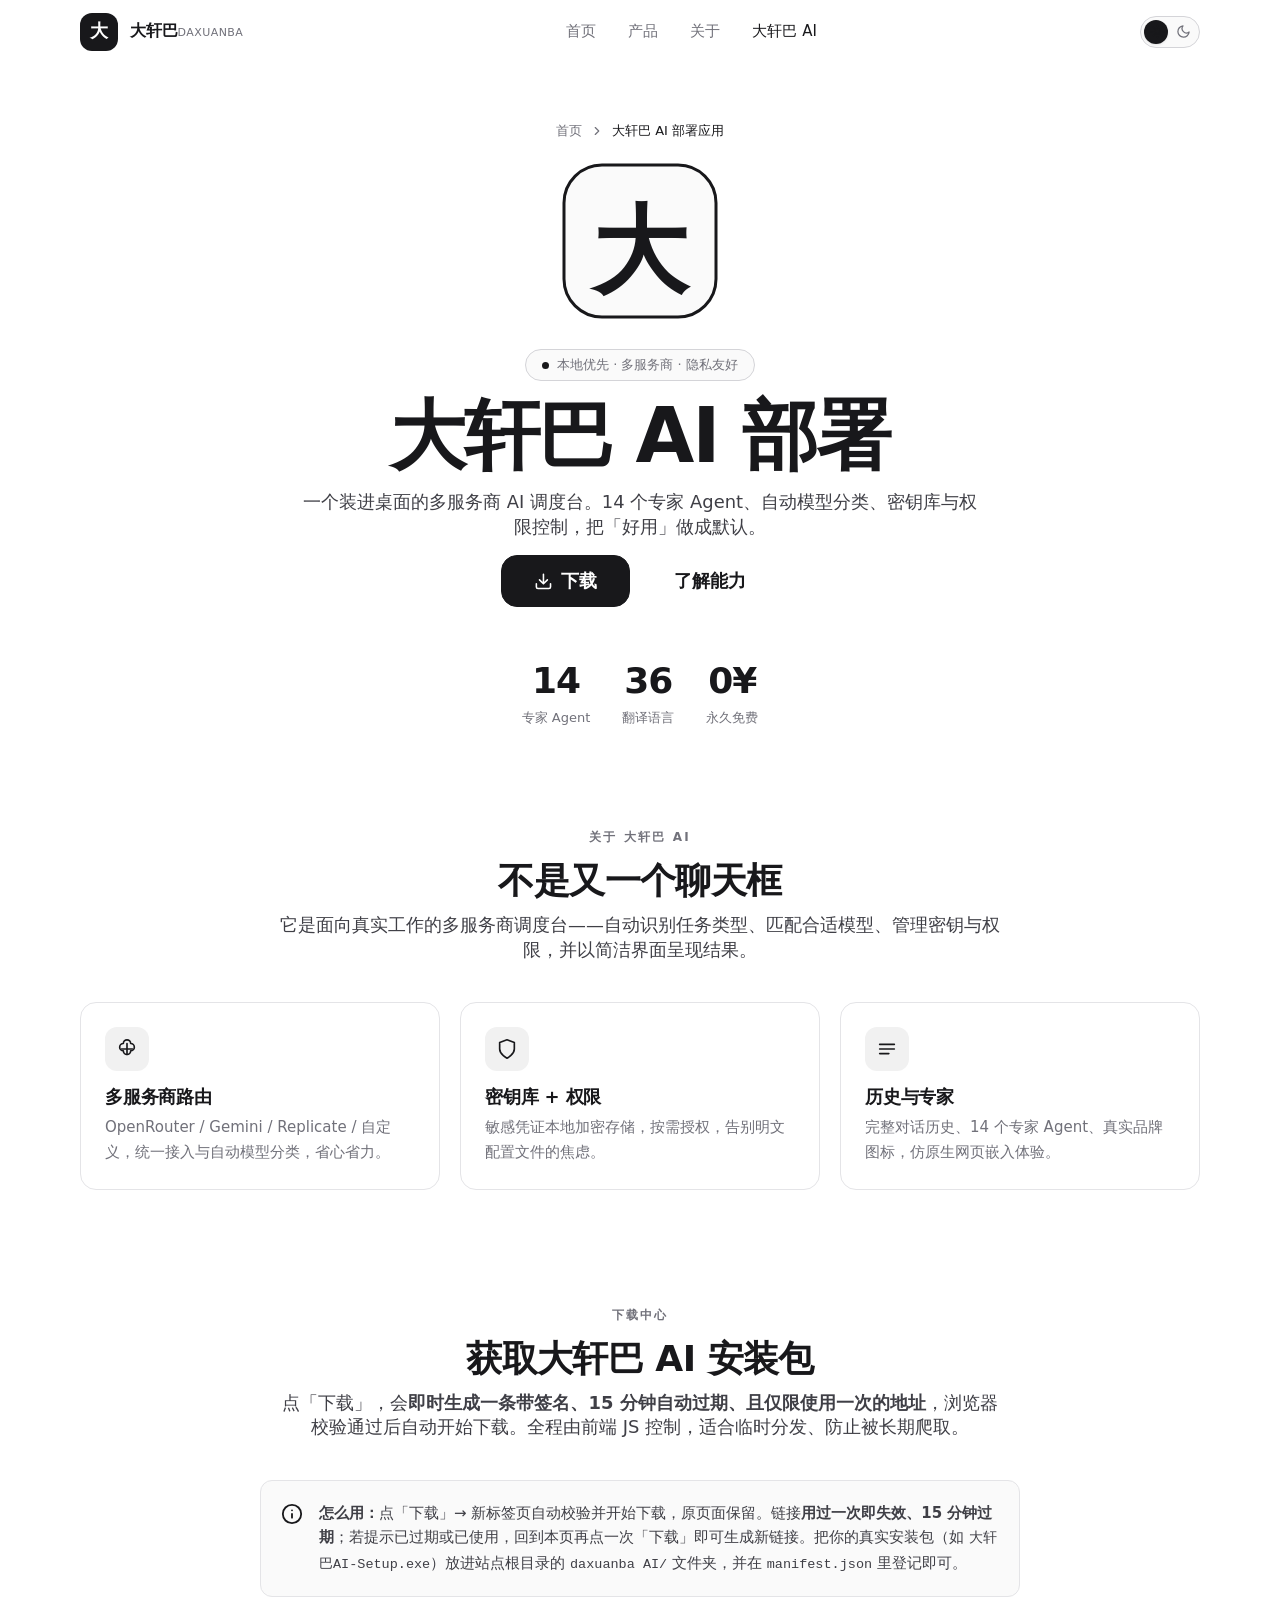
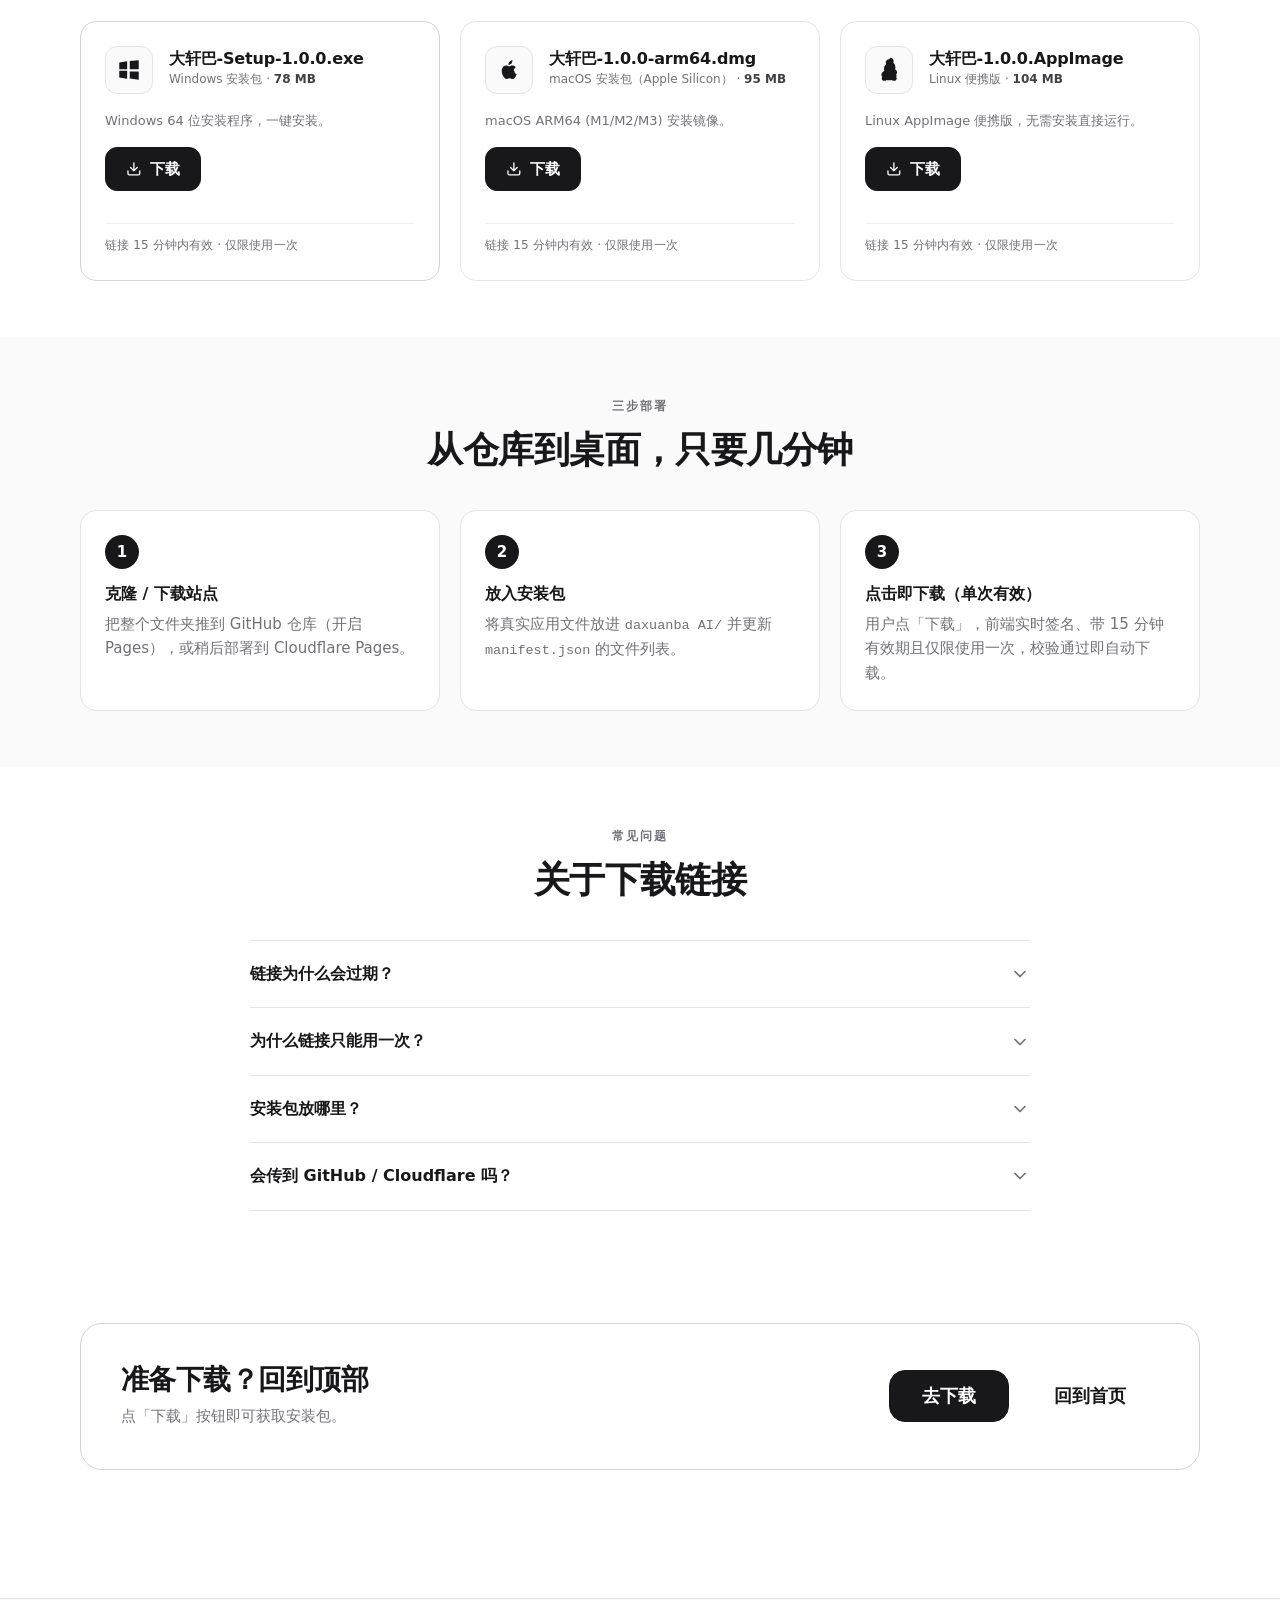
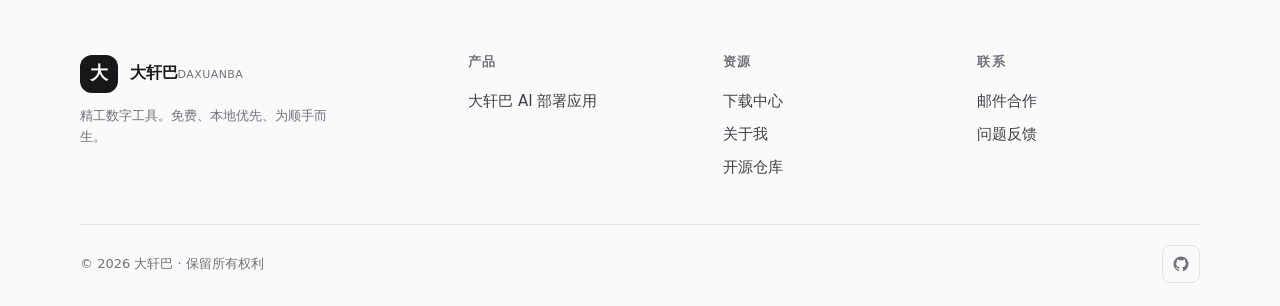
==== daxuanba-ai.html @ 68a60f1f "大轩巴AI部署网站 - 初始版本 - 个人主页 + AI部署页 + 下载校验页 - 自动下载流程（15分钟过期 + 单次使用） - 单色浅/深主题 - 277MB安装包通过GitHub Release" ====
<!DOCTYPE html>
<html lang="zh-CN" data-theme="light">
<head>
  <meta charset="UTF-8" />
  <meta name="viewport" content="width=device-width, initial-scale=1.0" />
  <title>大轩巴 AI 部署应用 — 下载与介绍</title>
  <meta name="description" content="大轩巴 AI 部署：本地优先的多服务商 AI 桌面应用。下载安装包，链接实时生成、会自动过期。" />
  <meta name="robots" content="index,follow" />
  <meta name="theme-color" content="#ffffff" />
  <link rel="icon" type="image/svg+xml" href="assets/img/favicon.svg" />
  <link rel="stylesheet" href="assets/css/style.css" />
</head>
<body>

  <!-- ============================ NAV ============================ -->
  <header class="site-header" id="siteHeader">
    <div class="site-header__inner">
      <a class="brand" href="index.html" aria-label="大轩巴 首页">
        <span class="brand__mark">大</span>
        <span class="stack"><span class="brand__name">大轩巴</span><span class="brand__sub">DAXUANBA</span></span>
      </a>
      <nav class="nav" aria-label="主导航">
        <a class="nav__link" href="index.html">首页</a>
        <a class="nav__link" href="index.html#product">产品</a>
        <a class="nav__link" href="index.html#about">关于</a>
        <a class="nav__link nav__link--active" href="daxuanba-ai.html" aria-current="page">大轩巴 AI</a>
      </nav>
      <div class="nav__actions">
        <button class="theme-switch" id="themeSwitch" aria-label="切换浅色 / 深色主题" aria-pressed="false">
          <span class="theme-switch__icon theme-switch__icon--sun" aria-hidden="true"><svg viewBox="0 0 24 24" fill="none" stroke="currentColor" stroke-width="2" stroke-linecap="round"><circle cx="12" cy="12" r="4"/><path d="M12 2v2M12 20v2M2 12h2M20 12h2M4.9 4.9l1.4 1.4M17.7 17.7l1.4 1.4M19.1 4.9l-1.4 1.4M6.3 17.7l-1.4 1.4"/></svg></span>
          <span class="theme-switch__icon theme-switch__icon--moon" aria-hidden="true"><svg viewBox="0 0 24 24" fill="none" stroke="currentColor" stroke-width="2" stroke-linecap="round" stroke-linejoin="round"><path d="M21 12.8A9 9 0 1 1 11.2 3a7 7 0 0 0 9.8 9.8z"/></svg></span>
          <span class="theme-switch__thumb" aria-hidden="true"></span>
        </button>
        <button class="nav__burger" id="navBurger" aria-label="打开菜单" aria-expanded="false">
          <svg viewBox="0 0 24 24" fill="none" stroke="currentColor" stroke-width="2" stroke-linecap="round"><path d="M4 7h16M4 12h16M4 17h16"/></svg>
        </button>
      </div>
    </div>
  </header>
  <nav class="mobile-menu" id="mobileMenu" aria-label="移动端导航">
    <a href="index.html">首页</a>
    <a href="index.html#product">产品</a>
    <a href="index.html#about">关于</a>
    <a href="daxuanba-ai.html" class="is-cta">大轩巴 AI →</a>
  </nav>

  <main>
    <!-- ============================ AI HERO ============================ -->
    <section class="ai-hero">
      <div class="container">
        <nav class="breadcrumb" aria-label="面包屑">
          <a href="index.html">首页</a>
          <svg viewBox="0 0 24 24" fill="none" stroke="currentColor" stroke-width="2" stroke-linecap="round" stroke-linejoin="round"><path d="M9 18l6-6-6-6"/></svg>
          <span aria-current="page">大轩巴 AI 部署应用</span>
        </nav>

        <!-- big icon: solid bg + visible stroke + text, works both themes -->
        <svg class="ai-hero__logo" viewBox="0 0 168 168" role="img" aria-label="大轩巴 AI 标志">
          <rect x="8" y="8" width="152" height="152" rx="38" fill="var(--surface-2)" stroke="currentColor" stroke-width="3"/>
          <text x="84" y="94" text-anchor="middle" dominant-baseline="central" font-size="96" font-weight="800" fill="currentColor" font-family="system-ui, -apple-system, 'PingFang SC', 'Microsoft YaHei', sans-serif">大</text>
        </svg>

        <div class="ai-hero__pill"><span class="dot"></span> 本地优先 · 多服务商 · 隐私友好</div>
        <h1 class="display">大轩巴 AI 部署</h1>
        <p class="lead ai-hero__lead">一个装进桌面的多服务商 AI 调度台。14 个专家 Agent、自动模型分类、密钥库与权限控制，把「好用」做成默认。</p>

        <div class="row gap-3 center wrap row--center">
          <span class="magnetic" data-strength="0.3"><a class="btn btn--primary btn--lg" href="#download">
            <svg viewBox="0 0 24 24" fill="none" stroke="currentColor" stroke-width="2" stroke-linecap="round" stroke-linejoin="round"><path d="M21 15v4a2 2 0 0 1-2 2H5a2 2 0 0 1-2-2v-4M7 10l5 5 5-5M12 15V3"/></svg>
            下载
          </a></span>
          <span class="magnetic" data-strength="0.3"><a class="btn btn--ghost btn--lg" href="#features">了解能力</a></span>
        </div>

        <div class="stats" style="margin-top:var(--sp-8)">
          <div class="stat"><div class="stat__num" data-count="14">0</div><div class="stat__label">专家 Agent</div></div>
          <div class="stat"><div class="stat__num" data-count="36">0</div><div class="stat__label">翻译语言</div></div>
          <div class="stat"><div class="stat__num" data-count="0" data-suffix="&yen;">0</div><div class="stat__label">永久免费</div></div>
        </div>
      </div>
    </section>

    <!-- ============================ FEATURES ============================ -->
    <section class="section section--tight" id="features">
      <div class="container">
        <div class="section__head center reveal">
          <span class="eyebrow">关于 大轩巴 AI</span>
          <h2>不是又一个聊天框</h2>
          <p class="lead mx-auto">它是面向真实工作的多服务商调度台——自动识别任务类型、匹配合适模型、管理密钥与权限，并以简洁界面呈现结果。</p>
        </div>
        <div class="grid grid-3">
          <article class="card spotlight reveal">
            <div class="card__icon"><svg viewBox="0 0 24 24" fill="none" stroke="currentColor" stroke-width="1.8" stroke-linecap="round" stroke-linejoin="round"><path d="M12 2a4 4 0 0 1 4 4 4 4 0 0 1 0 8 4 4 0 0 1-8 0 4 4 0 0 1 0-8 4 4 0 0 1 4-4z"/><path d="M12 6v12M6 12h12"/></svg></div>
            <h3>多服务商路由</h3>
            <p>OpenRouter / Gemini / Replicate / 自定义，统一接入与自动模型分类，省心省力。</p>
          </article>
          <article class="card spotlight reveal" data-delay="1">
            <div class="card__icon"><svg viewBox="0 0 24 24" fill="none" stroke="currentColor" stroke-width="1.8" stroke-linecap="round" stroke-linejoin="round"><path d="M12 22s8-4 8-10V5l-8-3-8 3v7c0 6 8 10 8 10z"/></svg></div>
            <h3>密钥库 + 权限</h3>
            <p>敏感凭证本地加密存储，按需授权，告别明文配置文件的焦虑。</p>
          </article>
          <article class="card spotlight reveal" data-delay="2">
            <div class="card__icon"><svg viewBox="0 0 24 24" fill="none" stroke="currentColor" stroke-width="1.8" stroke-linecap="round" stroke-linejoin="round"><path d="M4 7h16M4 12h16M4 17h10"/></svg></div>
            <h3>历史与专家</h3>
            <p>完整对话历史、14 个专家 Agent、真实品牌图标，仿原生网页嵌入体验。</p>
          </article>
        </div>
      </div>
    </section>

    <!-- ============================ DOWNLOAD ============================ -->
    <section class="section section--tight" id="download">
      <div class="container">
        <div class="section__head center reveal">
          <span class="eyebrow">下载中心</span>
          <h2>获取大轩巴 AI 安装包</h2>
          <p class="lead mx-auto">点「下载」，会<b>即时生成一条带签名、15 分钟自动过期、且仅限使用一次的地址</b>，浏览器校验通过后自动开始下载。全程由前端 JS 控制，适合临时分发、防止被长期爬取。</p>
        </div>

        <div class="callout reveal" style="max-width:760px;margin:0 auto var(--sp-6)">
          <span class="callout__icon"><svg viewBox="0 0 24 24" fill="none" stroke="currentColor" stroke-width="2" stroke-linecap="round" stroke-linejoin="round"><circle cx="12" cy="12" r="10"/><path d="M12 16v-4M12 8h.01"/></svg></span>
          <p><b>怎么用：</b>点「下载」&rarr; 新标签页自动校验并开始下载，原页面保留。链接<b>用过一次即失效、15 分钟过期</b>；若提示已过期或已使用，回到本页再点一次「下载」即可生成新链接。把你的真实安装包（如 <span class="mono">大轩巴AI-Setup.exe</span>）放进站点根目录的 <span class="mono">daxuanba AI/</span> 文件夹，并在 <span class="mono">manifest.json</span> 里登记即可。</p>
        </div>

        <div class="download-grid" id="download-cards" aria-live="polite">
          <div class="skeleton" style="height:248px"></div>
          <div class="skeleton" style="height:248px"></div>
          <div class="skeleton" style="height:248px"></div>
        </div>
      </div>
    </section>

    <!-- ============================ STEPS ============================ -->
    <section class="section section--tight bg-1">
      <div class="container">
        <div class="section__head center reveal">
          <span class="eyebrow">三步部署</span>
          <h2>从仓库到桌面，只要几分钟</h2>
        </div>
        <div class="steps">
          <div class="step reveal">
            <div class="step__no">1</div>
            <h4>克隆 / 下载站点</h4>
            <p>把整个文件夹推到 GitHub 仓库（开启 Pages），或稍后部署到 Cloudflare Pages。</p>
          </div>
          <div class="step reveal" data-delay="1">
            <div class="step__no">2</div>
            <h4>放入安装包</h4>
            <p>将真实应用文件放进 <span class="mono">daxuanba AI/</span> 并更新 <span class="mono">manifest.json</span> 的文件列表。</p>
          </div>
          <div class="step reveal" data-delay="2">
            <div class="step__no">3</div>
            <h4>点击即下载（单次有效）</h4>
            <p>用户点「下载」，前端实时签名、带 15 分钟有效期且仅限使用一次，校验通过即自动下载。</p>
          </div>
        </div>
      </div>
    </section>

    <!-- ============================ FAQ ============================ -->
    <section class="section section--tight">
      <div class="container" style="max-width:820px">
        <div class="section__head center reveal">
          <span class="eyebrow">常见问题</span>
          <h2>关于下载链接</h2>
        </div>
        <div class="accordion reveal">
          <div class="accordion__item">
            <button class="accordion__q" aria-expanded="false">链接为什么会过期？
              <svg class="accordion__chev" viewBox="0 0 24 24" fill="none" stroke="currentColor" stroke-width="2" stroke-linecap="round" stroke-linejoin="round"><path d="m6 9 6 6 6-6"/></svg>
            </button>
            <div class="accordion__a"><div class="accordion__a-inner">这是有意为之。静态站点没有后端，文件地址本身是公开的；用「实时签名 + 过期时间戳 + 随机 nonce」能在前端层面阻止链接被长期转发或爬虫抓取，并且每条链接仅限使用一次。真正需要全站级强安全时，建议接 Cloudflare R2 + Worker（见站点 <span class="mono">cloudflare/worker.js</span>）。</div></div>
          </div>
          <div class="accordion__item">
            <button class="accordion__q" aria-expanded="false">为什么链接只能用一次？
              <svg class="accordion__chev" viewBox="0 0 24 24" fill="none" stroke="currentColor" stroke-width="2" stroke-linecap="round" stroke-linejoin="round"><path d="m6 9 6 6 6-6"/></svg>
            </button>
            <div class="accordion__a"><div class="accordion__a-inner">每条地址都带随机 <span class="mono">nonce</span>。下载成功后该 nonce 被记录，再用同一条链接会被拒绝。静态托管下记录在浏览器本地；要全站级真单次，部署 Cloudflare Worker + KV 即可（脚本已附）。</div></div>
          </div>
          <div class="accordion__item">
            <button class="accordion__q" aria-expanded="false">安装包放哪里？
              <svg class="accordion__chev" viewBox="0 0 24 24" fill="none" stroke="currentColor" stroke-width="2" stroke-linecap="round" stroke-linejoin="round"><path d="m6 9 6 6 6-6"/></svg>
            </button>
            <div class="accordion__a"><div class="accordion__a-inner">放进站点根目录的 <span class="mono">daxuanba AI/</span> 文件夹。然后在同目录的 <span class="mono">manifest.json</span> 里把 <span class="mono">path</span> 指向你的文件即可。</div></div>
          </div>
          <div class="accordion__item">
            <button class="accordion__q" aria-expanded="false">会传到 GitHub / Cloudflare 吗？
              <svg class="accordion__chev" viewBox="0 0 24 24" fill="none" stroke="currentColor" stroke-width="2" stroke-linecap="round" stroke-linejoin="round"><path d="m6 9 6 6 6-6"/></svg>
            </button>
            <div class="accordion__a"><div class="accordion__a-inner">不需要任何后端。链接完全在浏览器里用 Web Crypto 生成与校验，不依赖服务器，GitHub Pages 或 Cloudflare Pages 都能直接跑。</div></div>
          </div>
        </div>
      </div>
    </section>

    <!-- ============================ CTA ============================ -->
    <section class="section section--tight">
      <div class="container">
        <div class="cta-band reveal">
          <div>
            <h2 class="cta-band__title">准备下载？回到顶部</h2>
            <p class="cta-band__text">点「下载」按钮即可获取安装包。</p>
          </div>
          <div class="cta-band__actions">
            <span class="magnetic" data-strength="0.3"><a class="btn btn--primary btn--lg" href="#download">去下载</a></span>
            <span class="magnetic" data-strength="0.3"><a class="btn btn--ghost btn--lg" href="index.html">回到首页</a></span>
          </div>
        </div>
      </div>
    </section>
  </main>

  <!-- ============================ FOOTER ============================ -->
  <footer class="site-footer">
    <div class="container">
      <div class="site-footer__grid">
        <div class="site-footer__brand">
          <a class="brand" href="index.html">
            <span class="brand__mark">大</span>
            <span class="stack"><span class="brand__name">大轩巴</span><span class="brand__sub">DAXUANBA</span></span>
          </a>
          <p>精工数字工具。免费、本地优先、为顺手而生。</p>
        </div>
        <div class="site-footer__col">
          <h4>产品</h4>
          <a href="daxuanba-ai.html">大轩巴 AI 部署应用</a>
        </div>
        <div class="site-footer__col">
          <h4>资源</h4>
          <a href="#download">下载中心</a>
          <a href="index.html#about">关于我</a>
          <a href="https://github.com" target="_blank" rel="noopener">开源仓库</a>
        </div>
        <div class="site-footer__col">
          <h4>联系</h4>
          <a href="mailto:h20151123@outlook.com">邮件合作</a>
          <a href="mailto:h20151123@outlook.com">问题反馈</a>
        </div>
      </div>
      <div class="site-footer__bottom">
        <span>&copy; <span id="year">2026</span> 大轩巴 &middot; 保留所有权利</span>
        <div class="site-footer__social">
          <a href="https://github.com" target="_blank" rel="noopener" aria-label="GitHub"><svg viewBox="0 0 24 24" fill="currentColor"><path d="M12 2a10 10 0 0 0-3.16 19.49c.5.09.68-.22.68-.48v-1.7c-2.78.6-3.37-1.34-3.37-1.34-.45-1.16-1.1-1.47-1.1-1.47-.9-.62.07-.6.07-.6 1 .07 1.53 1.03 1.53 1.03.9 1.53 2.34 1.09 2.91.83.09-.65.35-1.09.63-1.34-2.22-.25-4.55-1.11-4.55-4.94 0-1.09.39-1.98 1.03-2.68-.1-.25-.45-1.27.1-2.65 0 0 .84-.27 2.75 1.02a9.5 9.5 0 0 1 5 0c1.91-1.29 2.75-1.02 2.75-1.02.55 1.38.2 2.4.1 2.65.64.7 1.03 1.59 1.03 2.68 0 3.84-2.34 4.69-4.57 4.94.36.31.68.92.68 1.85v2.74c0 .27.18.58.69.48A10 10 0 0 0 12 2z"/></svg></a>
        </div>
      </div>
    </div>
  </footer>

  <button class="to-top" id="toTop" aria-label="回到顶部">
    <svg viewBox="0 0 24 24" fill="none" stroke="currentColor" stroke-width="2" stroke-linecap="round" stroke-linejoin="round"><path d="M12 19V5M5 12l7-7 7 7"/></svg>
  </button>

  <script src="assets/js/main.js" defer></script>
  <script src="assets/js/downloads.js" defer></script>
  <script>
    document.getElementById('year').textContent = new Date().getFullYear();
    window.addEventListener('DOMContentLoaded', function () {
      if (window.DXB && window.DXB.renderCards) {
        window.DXB.renderCards(document.getElementById('download-cards'));
      }
    });
  </script>
</body>
</html>
---- assets/css/style.css ----
/* ============================================================================
   大轩巴 — style.css
   A restrained, monochrome design system. Light & Dark only.
   No decorative color. Typography and spacing do the work.
   Optimized for 60fps interactions, accessibility (WCAG 2.1 AA), and a
   small, predictable footprint.
   ----------------------------------------------------------------------------
   Sections
     1.  Design tokens (light / dark)
     2.  Reset & base
     3.  Typography
     4.  Layout primitives
     5.  Utilities
     6.  Buttons
     7.  Cards
     8.  Navigation (top bar, mobile drawer, theme switch)
     9.  Intro / hero
     10. Products grid
     11. About
     12. Contact
     13. Footer
     14. Forms
     15. Badges / tags / chips
     16. Callouts / alerts
     17. Modal
     18. Tabs
     19. Accordion (FAQ)
     20. Tooltip
     21. Tables
     22. Breadcrumb
     23. Pagination
     24. Dropdown menu
     25. Progress / skeleton / spinner
     26. Avatar
     27. Code blocks
     28. Stats
     29. Steps
     30. Lists
     31. Download cards (AI page)
     32. Download handler (download.html)
     33. Reveal & motion
     34. Keyframes
     35. Responsive
     36. Print
     37. Reduced motion
     38. Forced colors / a11y
   ========================================================================== */


/* ============================================================================
   1. DESIGN TOKENS
   Light is the default. [data-theme="dark"] overrides the surface tokens.
   Palette is strictly monochrome: ink on paper. A single neutral accent
   (the ink itself) carries emphasis. No hues.
   ========================================================================== */
:root,
[data-theme="light"] {
  color-scheme: light;

  /* surfaces */
  --bg:            #ffffff;
  --bg-1:          #fafafa;
  --bg-2:          #f4f4f5;
  --surface:       #ffffff;
  --surface-2:     #fafafa;
  --surface-3:     #f4f4f5;

  /* text */
  --text:          #18181b;
  --text-2:        #3f3f46;
  --text-muted:    #71717a;
  --text-faint:    #a1a1aa;
  --on-accent:     #ffffff;

  /* lines */
  --border:        #e4e4e7;
  --border-strong: #d4d4d8;
  --border-faint:  #f0f0f1;

  /* accent = ink (monochrome) */
  --accent:        #18181b;
  --accent-2:      #3f3f46;
  --accent-soft:   rgba(24, 24, 27, 0.06);

  /* focus */
  --focus:         #18181b;
  --focus-ring:    0 0 0 3px rgba(24, 24, 27, 0.18);

  /* shadows — soft, neutral, never colored */
  --shadow-1: 0 1px 2px rgba(24,24,27,0.04), 0 1px 3px rgba(24,24,27,0.06);
  --shadow-2: 0 2px 6px rgba(24,24,27,0.05), 0 8px 24px rgba(24,24,27,0.06);
  --shadow-3: 0 4px 12px rgba(24,24,27,0.06), 0 18px 48px rgba(24,24,27,0.08);

  /* radii */
  --r-xs: 6px;
  --r-sm: 8px;
  --r-md: 12px;
  --r-lg: 16px;
  --r-xl: 22px;
  --r-pill: 999px;

  /* spacing scale (4px base) */
  --sp-1: 4px;  --sp-2: 8px;  --sp-3: 12px; --sp-4: 16px;
  --sp-5: 20px; --sp-6: 24px; --sp-7: 32px; --sp-8: 40px;
  --sp-9: 56px; --sp-10: 72px; --sp-11: 96px; --sp-12: 128px;

  /* typography */
  --font-sans: "Inter", "Outfit", system-ui, -apple-system, "Segoe UI", "PingFang SC",
               "Hiragino Sans GB", "Microsoft YaHei", "Noto Sans SC", sans-serif;
  --font-mono: "JetBrains Mono", ui-monospace, "SF Mono", "Cascadia Code", Menlo, Consolas, monospace;

  --fs-2xs: 0.6875rem;   /* 11 */
  --fs-xs:  0.75rem;     /* 12 */
  --fs-sm:  0.8125rem;   /* 13 */
  --fs-base:0.9375rem;   /* 15 */
  --fs-md:  1rem;        /* 16 */
  --fs-lg:  1.125rem;    /* 18 */
  --fs-xl:  1.375rem;    /* 22 */
  --fs-2xl: 1.75rem;     /* 28 */
  --fs-3xl: 2.25rem;     /* 36 */
  --fs-4xl: 3rem;        /* 48 */
  --fs-5xl: 3.75rem;     /* 60 */
  --fs-6xl: 4.75rem;     /* 76 */

  --lh-tight: 1.15;
  --lh-snug:  1.35;
  --lh-normal:1.65;

  --fw-regular: 400;
  --fw-medium:  500;
  --fw-semibold:600;
  --fw-bold:    700;

  /* motion */
  --ease-out: cubic-bezier(0.16, 1, 0.3, 1);
  --ease-in-out: cubic-bezier(0.65, 0, 0.35, 1);
  --dur-1: 120ms;
  --dur-2: 200ms;
  --dur-3: 320ms;
  --dur-4: 500ms;

  /* layout */
  --container: 1160px;
  --container-narrow: 760px;
  --nav-h: 64px;
  --z-nav: 100;
  --z-drawer: 200;
  --z-modal: 400;
  --z-toast: 500;
}

[data-theme="dark"] {
  color-scheme: dark;

  --bg:            #0a0a0b;
  --bg-1:          #0e0e10;
  --bg-2:          #141417;
  --surface:       #141417;
  --surface-2:     #18181b;
  --surface-3:     #1f1f23;

  --text:          #fafafa;
  --text-2:        #d4d4d8;
  --text-muted:    #a1a1aa;
  --text-faint:    #71717a;
  --on-accent:     #0a0a0b;

  --border:        #27272a;
  --border-strong: #3f3f46;
  --border-faint:  #1c1c1f;

  --accent:        #fafafa;
  --accent-2:      #d4d4d8;
  --accent-soft:   rgba(250, 250, 250, 0.08);

  --focus:         #fafafa;
  --focus-ring:    0 0 0 3px rgba(250, 250, 250, 0.22);

  --shadow-1: 0 1px 2px rgba(0,0,0,0.4), 0 1px 3px rgba(0,0,0,0.5);
  --shadow-2: 0 2px 6px rgba(0,0,0,0.45), 0 8px 24px rgba(0,0,0,0.5);
  --shadow-3: 0 4px 12px rgba(0,0,0,0.5), 0 18px 48px rgba(0,0,0,0.6);
}


/* ============================================================================
   2. RESET & BASE
   ========================================================================== */
*, *::before, *::after { box-sizing: border-box; }

* { margin: 0; }

html {
  -webkit-text-size-adjust: 100%;
  scroll-behavior: smooth;
  -webkit-tap-highlight-color: transparent;
}

@media (prefers-reduced-motion: reduce) {
  html { scroll-behavior: auto; }
}

body {
  font-family: var(--font-sans);
  font-size: var(--fs-base);
  line-height: var(--lh-normal);
  color: var(--text);
  background: var(--bg);
  -webkit-font-smoothing: antialiased;
  -moz-osx-font-smoothing: grayscale;
  text-rendering: optimizeLegibility;
  min-height: 100vh;
  transition: background-color var(--dur-3) var(--ease-out),
              color var(--dur-3) var(--ease-out);
}

img, svg, video, canvas { display: block; max-width: 100%; }

img, svg { vertical-align: middle; }

a { color: inherit; text-decoration: none; }

button, input, select, textarea { font: inherit; color: inherit; }

button { cursor: pointer; background: none; border: none; }

ul, ol { list-style: none; padding: 0; }

:where(h1, h2, h3, h4, h5, h6) { font-weight: var(--fw-bold); line-height: var(--lh-tight); color: var(--text); }

::selection { background: var(--accent); color: var(--on-accent); }

:focus-visible {
  outline: 2px solid var(--focus);
  outline-offset: 2px;
  border-radius: var(--r-xs);
}

/* custom scrollbar — subtle, monochrome */
* { scrollbar-width: thin; scrollbar-color: var(--border-strong) transparent; }
*::-webkit-scrollbar { width: 10px; height: 10px; }
*::-webkit-scrollbar-thumb { background: var(--border-strong); border-radius: var(--r-pill); border: 2px solid var(--bg); }
*::-webkit-scrollbar-track { background: transparent; }

body.no-scroll { overflow: hidden; }


/* ============================================================================
   3. TYPOGRAPHY
   ========================================================================== */
.display {
  font-size: clamp(var(--fs-3xl), 6vw, var(--fs-6xl));
  font-weight: var(--fw-bold);
  line-height: 1.02;
  letter-spacing: -0.03em;
}

h1, .h1 { font-size: clamp(var(--fs-2xl), 4vw, var(--fs-4xl)); letter-spacing: -0.02em; }
h2, .h2 { font-size: clamp(var(--fs-xl), 3vw, var(--fs-3xl)); letter-spacing: -0.015em; }
h3, .h3 { font-size: var(--fs-xl); }
h4, .h4 { font-size: var(--fs-lg); }
h5, .h5 { font-size: var(--fs-md); }
h6, .h6 { font-size: var(--fs-base); }

.lead {
  font-size: clamp(var(--fs-md), 1.4vw, var(--fs-xl));
  line-height: var(--lh-snug);
  color: var(--text-2);
  font-weight: var(--fw-regular);
}

p { color: var(--text-2); }

.muted { color: var(--text-muted); }
.faint { color: var(--text-faint); }

.text-xs  { font-size: var(--fs-xs); }
.text-sm  { font-size: var(--fs-sm); }
.text-base{ font-size: var(--fs-base); }
.text-lg  { font-size: var(--fs-lg); }
.text-xl  { font-size: var(--fs-xl); }

.mono { font-family: var(--font-mono); font-size: 0.9em; }

.eyebrow {
  display: inline-block;
  font-size: var(--fs-xs);
  font-weight: var(--fw-semibold);
  letter-spacing: 0.18em;
  text-transform: uppercase;
  color: var(--text-muted);
  margin-bottom: var(--sp-3);
}

.strong { font-weight: var(--fw-semibold); color: var(--text); }
.mark { background: var(--accent); color: var(--on-accent); padding: 0 0.18em; border-radius: var(--r-xs); }

.lh-tight { line-height: var(--lh-tight); }
.lh-snug  { line-height: var(--lh-snug); }
.lh-normal{ line-height: var(--lh-normal); }

.truncate { overflow: hidden; text-overflow: ellipsis; white-space: nowrap; }
.nowrap   { white-space: nowrap; }
.break-words { word-break: break-word; }


/* ============================================================================
   4. LAYOUT PRIMITIVES
   ========================================================================== */
.container {
  width: 100%;
  max-width: var(--container);
  margin-inline: auto;
  padding-inline: var(--sp-5);
}
.container--narrow { max-width: var(--container-narrow); }
.container--wide   { max-width: 1320px; }

.section { padding-block: var(--sp-11); }
.section--tight { padding-block: var(--sp-9); }
.section--flush { padding-block: 0; }

.section__head { max-width: 720px; margin-bottom: var(--sp-8); }
.section__head.center { margin-inline: auto; text-align: center; }
.section__head .lead { margin-top: var(--sp-3); }

.divider { height: 1px; background: var(--border); border: 0; margin-block: var(--sp-8); }

.grid { display: grid; gap: var(--sp-5); }
.grid-2 { display: grid; gap: var(--sp-5); grid-template-columns: repeat(2, minmax(0, 1fr)); }
.grid-3 { display: grid; gap: var(--sp-5); grid-template-columns: repeat(3, minmax(0, 1fr)); }
.grid-4 { display: grid; gap: var(--sp-5); grid-template-columns: repeat(4, minmax(0, 1fr)); }
.grid-auto { display: grid; gap: var(--sp-5); grid-template-columns: repeat(auto-fill, minmax(260px, 1fr)); }

.row { display: flex; align-items: center; gap: var(--sp-3); }
.row--center { justify-content: center; }
.row--between { justify-content: space-between; }
.row--start { justify-content: flex-start; }
.row--end { justify-content: flex-end; }
.row--top { align-items: flex-start; }
.row--stretch { align-items: stretch; }
.wrap { flex-wrap: wrap; }

.col { display: flex; flex-direction: column; gap: var(--sp-3); }

.mx-auto { margin-inline: auto; }
.text-center { text-align: center; }
.text-left { text-align: left; }
.text-right { text-align: right; }

.relative { position: relative; }
.absolute { position: absolute; }
.sticky { position: sticky; }
.fixed { position: fixed; }
.inset-0 { inset: 0; }


/* ============================================================================
   5. UTILITIES
   ========================================================================== */
/* spacing helpers */
.m-0 { margin: 0; } .mt-0 { margin-top: 0; } .mb-0 { margin-bottom: 0; }
.mt-1 { margin-top: var(--sp-1); } .mt-2 { margin-top: var(--sp-2); }
.mt-3 { margin-top: var(--sp-3); } .mt-4 { margin-top: var(--sp-4); }
.mt-5 { margin-top: var(--sp-5); } .mt-6 { margin-top: var(--sp-6); }
.mt-7 { margin-top: var(--sp-7); } .mt-8 { margin-top: var(--sp-8); }
.mb-1 { margin-bottom: var(--sp-1); } .mb-2 { margin-bottom: var(--sp-2); }
.mb-3 { margin-bottom: var(--sp-3); } .mb-4 { margin-bottom: var(--sp-4); }
.mb-5 { margin-bottom: var(--sp-5); } .mb-6 { margin-bottom: var(--sp-6); }
.mb-7 { margin-bottom: var(--sp-7); } .mb-8 { margin-bottom: var(--sp-8); }
.gap-1 { gap: var(--sp-1); } .gap-2 { gap: var(--sp-2); }
.gap-3 { gap: var(--sp-3); } .gap-4 { gap: var(--sp-4); }
.gap-5 { gap: var(--sp-5); } .gap-6 { gap: var(--sp-6); }

/* display */
.hidden { display: none !important; }
.block { display: block; }
.inline-block { display: inline-block; }
.flex { display: flex; }
.grid-d { display: grid; }
.sr-only {
  position: absolute; width: 1px; height: 1px; padding: 0; margin: -1px;
  overflow: hidden; clip: rect(0,0,0,0); white-space: nowrap; border: 0;
}

/* widths */
.w-full { width: 100%; }
.max-w-prose { max-width: 68ch; }

/* borders */
.rounded-xs { border-radius: var(--r-xs); }
.rounded-sm { border-radius: var(--r-sm); }
.rounded-md { border-radius: var(--r-md); }
.rounded-lg { border-radius: var(--r-lg); }
.rounded-xl { border-radius: var(--r-xl); }
.rounded-pill { border-radius: var(--r-pill); }

/* surfaces */
.bg-1 { background: var(--bg-1); }
.bg-2 { background: var(--bg-2); }
.surface { background: var(--surface); }
.border-soft { border: 1px solid var(--border); }

/* opacity */
.op-60 { opacity: 0.6; } .op-70 { opacity: 0.7; } .op-80 { opacity: 0.8; }

/* transitions */
.transition { transition: all var(--dur-2) var(--ease-out); }


/* ============================================================================
   6. BUTTONS
   ========================================================================== */
.btn {
  --btn-bg: transparent;
  --btn-fg: var(--text);
  --btn-bd: var(--border-strong);
  display: inline-flex;
  align-items: center;
  justify-content: center;
  gap: var(--sp-2);
  padding: 0 var(--sp-5);
  height: 44px;
  font-size: var(--fs-base);
  font-weight: var(--fw-semibold);
  line-height: 1;
  color: var(--btn-fg);
  background: var(--btn-bg);
  border: 1px solid var(--btn-bd);
  border-radius: var(--r-md);
  white-space: nowrap;
  user-select: none;
  cursor: pointer;
  transition: transform var(--dur-1) var(--ease-out),
              background-color var(--dur-2) var(--ease-out),
              border-color var(--dur-2) var(--ease-out),
              box-shadow var(--dur-2) var(--ease-out),
              opacity var(--dur-2) var(--ease-out);
  will-change: transform;
}
.btn svg { width: 1.05em; height: 1.05em; flex: none; }

.btn:hover { transform: translateY(-1px); }
.btn:active { transform: translateY(0); }

.btn--primary {
  --btn-bg: var(--accent);
  --btn-fg: var(--on-accent);
  --btn-bd: var(--accent);
}
.btn--primary:hover { box-shadow: var(--shadow-2); }

.btn--outline {
  --btn-bg: transparent;
  --btn-fg: var(--text);
  --btn-bd: var(--border-strong);
}
.btn--outline:hover { background: var(--accent-soft); border-color: var(--text-muted); }

.btn--ghost {
  --btn-bg: transparent;
  --btn-fg: var(--text);
  --btn-bd: transparent;
}
.btn--ghost:hover { background: var(--accent-soft); }

.btn--subtle {
  --btn-bg: var(--surface-2);
  --btn-fg: var(--text);
  --btn-bd: var(--border);
}
.btn--subtle:hover { background: var(--surface-3); }

/* sizes */
.btn--sm { height: 36px; padding: 0 var(--sp-4); font-size: var(--fs-sm); border-radius: var(--r-sm); }
.btn--lg { height: 52px; padding: 0 var(--sp-7); font-size: var(--fs-lg); border-radius: var(--r-lg); }
.btn--block { width: 100%; }
.btn--icon { width: 44px; padding: 0; }
.btn--icon.btn--sm { width: 36px; }

.btn[disabled], .btn[aria-disabled="true"] {
  opacity: 0.5; pointer-events: none;
}

/* link-style button */
.btn-link {
  display: inline-flex; align-items: center; gap: var(--sp-2);
  color: var(--text); font-weight: var(--fw-semibold);
  border-bottom: 1px solid var(--border-strong);
  padding-bottom: 2px;
  transition: border-color var(--dur-2) var(--ease-out), gap var(--dur-2) var(--ease-out);
}
.btn-link:hover { border-color: var(--text); gap: var(--sp-3); }
.btn-link svg { width: 1em; height: 1em; }


/* ============================================================================
   7. CARDS
   ========================================================================== */
.card {
  background: var(--surface);
  border: 1px solid var(--border);
  border-radius: var(--r-lg);
  padding: var(--sp-6);
  transition: border-color var(--dur-2) var(--ease-out),
              box-shadow var(--dur-2) var(--ease-out),
              transform var(--dur-2) var(--ease-out);
}
.card--bordered { border-color: var(--border-strong); }
.card--flat { border-color: transparent; background: var(--surface-2); }
.card--hover:hover {
  border-color: var(--border-strong);
  box-shadow: var(--shadow-2);
  transform: translateY(-2px);
}

.card__icon {
  display: inline-flex; align-items: center; justify-content: center;
  width: 44px; height: 44px; border-radius: var(--r-md);
  background: var(--accent-soft); color: var(--text);
  margin-bottom: var(--sp-4);
}
.card__icon svg { width: 22px; height: 22px; }

.card h3, .card .card__title {
  font-size: var(--fs-lg); margin-bottom: var(--sp-2); letter-spacing: -0.01em;
}
.card p { color: var(--text-muted); font-size: var(--fs-base); }

.card__body { color: var(--text-muted); }


/* ============================================================================
   8. NAVIGATION
   ========================================================================== */
.site-header {
  position: sticky; top: 0; z-index: var(--z-nav);
  height: var(--nav-h);
  background: color-mix(in srgb, var(--bg) 82%, transparent);
  -webkit-backdrop-filter: saturate(180%) blur(14px);
  backdrop-filter: saturate(180%) blur(14px);
  border-bottom: 1px solid transparent;
  transition: border-color var(--dur-2) var(--ease-out), background-color var(--dur-2) var(--ease-out);
}
.site-header--scrolled {
  border-bottom-color: var(--border);
  background: color-mix(in srgb, var(--bg) 90%, transparent);
}
.site-header__inner {
  height: 100%;
  max-width: var(--container);
  margin-inline: auto;
  padding-inline: var(--sp-5);
  display: flex; align-items: center; justify-content: space-between;
  gap: var(--sp-4);
}

.brand { display: inline-flex; align-items: center; gap: var(--sp-3); }
.brand__mark {
  width: 38px; height: 38px; border-radius: var(--r-md);
  background: var(--accent); color: var(--on-accent);
  display: grid; place-items: center;
  font-weight: var(--fw-bold); font-size: 1.15rem;
  flex: none;
}
.brand__name { font-weight: var(--fw-bold); font-size: var(--fs-md); letter-spacing: -0.01em; line-height: 1.1; }
.brand__sub { font-size: var(--fs-2xs); color: var(--text-muted); letter-spacing: 0.04em; }

.nav { display: flex; align-items: center; gap: var(--sp-2); }
.nav__link {
  position: relative;
  padding: var(--sp-2) var(--sp-3);
  font-size: var(--fs-base);
  font-weight: var(--fw-medium);
  color: var(--text-muted);
  border-radius: var(--r-sm);
  transition: color var(--dur-2) var(--ease-out), background-color var(--dur-2) var(--ease-out);
}
.nav__link:hover { color: var(--text); background: var(--accent-soft); }
.nav__link--active { color: var(--text); }

.nav__actions { display: flex; align-items: center; gap: var(--sp-2); }

/* theme switch — strict 2-state (light / dark) */
.theme-switch {
  position: relative;
  width: 60px; height: 32px;
  border-radius: var(--r-pill);
  background: var(--surface-2);
  border: 1px solid var(--border-strong);
  display: inline-flex; align-items: center;
  padding: 3px;
  transition: background-color var(--dur-2) var(--ease-out), border-color var(--dur-2) var(--ease-out);
  flex: none;
}
.theme-switch__icon {
  flex: 1; display: grid; place-items: center; height: 100%;
  color: var(--text-muted); z-index: 1;
  transition: color var(--dur-2) var(--ease-out);
}
.theme-switch__icon svg { width: 15px; height: 15px; }
.theme-switch__icon--sun  { color: var(--text); }
.theme-switch__thumb {
  position: absolute; top: 3px; left: 3px;
  width: 24px; height: 24px; border-radius: var(--r-pill);
  background: var(--accent); color: var(--on-accent);
  display: grid; place-items: center;
  transition: transform var(--dur-3) var(--ease-out);
  box-shadow: var(--shadow-1);
}
.theme-switch__thumb svg { width: 14px; height: 14px; }
[data-theme="dark"] .theme-switch__thumb { transform: translateX(28px); }
[data-theme="dark"] .theme-switch__icon--moon { color: var(--text); }
[data-theme="dark"] .theme-switch__icon--sun  { color: var(--text-muted); }
[data-theme="light"] .theme-switch__icon--sun  { color: var(--text); }
[data-theme="light"] .theme-switch__icon--moon { color: var(--text-muted); }

/* burger */
.nav__burger {
  width: 40px; height: 40px; border-radius: var(--r-sm);
  display: grid; place-items: center; color: var(--text);
  border: 1px solid transparent;
  transition: background-color var(--dur-2) var(--ease-out);
}
.nav__burger:hover { background: var(--accent-soft); }
.nav__burger svg { width: 22px; height: 22px; }

/* desktop hides burger; mobile shows it */
.nav__burger { display: none; }

/* mobile drawer */
.mobile-menu {
  position: fixed; inset: var(--nav-h) 0 auto 0;
  background: var(--bg);
  border-bottom: 1px solid var(--border);
  padding: var(--sp-4) var(--sp-5) var(--sp-6);
  display: flex; flex-direction: column; gap: var(--sp-1);
  transform: translateY(-12px);
  opacity: 0; pointer-events: none;
  transition: transform var(--dur-2) var(--ease-out), opacity var(--dur-2) var(--ease-out);
  z-index: var(--z-drawer);
}
.mobile-menu.open { transform: translateY(0); opacity: 1; pointer-events: auto; }
.mobile-menu a {
  padding: var(--sp-3) var(--sp-3);
  font-size: var(--fs-md); font-weight: var(--fw-medium);
  border-radius: var(--r-sm); color: var(--text-2);
}
.mobile-menu a:hover { background: var(--accent-soft); color: var(--text); }
.mobile-menu a.is-cta { color: var(--text); font-weight: var(--fw-semibold); }


/* ============================================================================
   9. INTRO / HERO
   ========================================================================== */
.intro { padding-top: var(--sp-10); padding-bottom: var(--sp-9); }
.intro__inner {
  max-width: 880px; margin-inline: auto; text-align: center;
  display: flex; flex-direction: column; align-items: center; gap: var(--sp-5);
}
.intro__avatar {
  width: 96px; height: 96px; border-radius: var(--r-xl);
  background: var(--accent); color: var(--on-accent);
  display: grid; place-items: center;
  font-size: 2.6rem; font-weight: var(--fw-bold);
  box-shadow: var(--shadow-2);
}
.intro__name { letter-spacing: -0.03em; }
.intro__role {
  font-size: var(--fs-md); color: var(--text-muted); font-weight: var(--fw-medium);
  letter-spacing: 0.02em;
}
.intro__bio { max-width: 60ch; color: var(--text-2); }
.intro__tags { display: flex; flex-wrap: wrap; gap: var(--sp-2); justify-content: center; }
.intro__actions { display: flex; flex-wrap: wrap; gap: var(--sp-3); justify-content: center; margin-top: var(--sp-2); }

/* a quiet hairline ornament under the intro */
.intro__rule { width: 56px; height: 2px; background: var(--border-strong); border-radius: var(--r-pill); }


/* ============================================================================
   10. PRODUCTS GRID
   ========================================================================== */
.products__grid { display: grid; gap: var(--sp-5); grid-template-columns: repeat(auto-fill, minmax(280px, 1fr)); }

.product-card {
  position: relative;
  display: flex; flex-direction: column; gap: var(--sp-4);
  padding: var(--sp-6);
  background: var(--surface);
  border: 1px solid var(--border);
  border-radius: var(--r-lg);
  text-align: left;
  color: inherit;
  overflow: hidden;
  transition: border-color var(--dur-2) var(--ease-out),
              box-shadow var(--dur-2) var(--ease-out),
              transform var(--dur-2) var(--ease-out);
}
.product-card::after {
  content: ""; position: absolute; inset: 0;
  background: radial-gradient(420px circle at var(--mx, 50%) var(--my, 0%), var(--accent-soft), transparent 60%);
  opacity: 0; transition: opacity var(--dur-2) var(--ease-out);
  pointer-events: none;
}
.product-card:hover {
  border-color: var(--border-strong);
  box-shadow: var(--shadow-2);
  transform: translateY(-3px);
}
.product-card:hover::after { opacity: 1; }

.product-card__media {
  width: 52px; height: 52px; border-radius: var(--r-md);
  background: var(--surface-2); border: 1px solid var(--border);
  display: grid; place-items: center; color: var(--text);
  flex: none;
}
.product-card__media svg { width: 26px; height: 26px; }
.product-card__title { font-size: var(--fs-lg); font-weight: var(--fw-bold); letter-spacing: -0.01em; }
.product-card__desc { color: var(--text-muted); font-size: var(--fs-base); flex: 1; }
.product-card__meta {
  display: flex; align-items: center; justify-content: space-between;
  gap: var(--sp-3); padding-top: var(--sp-3);
  border-top: 1px solid var(--border-faint);
  font-size: var(--fs-sm); color: var(--text-muted);
}
.product-card__arrow {
  display: inline-flex; align-items: center; gap: var(--sp-1);
  color: var(--text); font-weight: var(--fw-semibold);
  transition: gap var(--dur-2) var(--ease-out);
}
.product-card:hover .product-card__arrow { gap: var(--sp-2); }
.product-card__arrow svg { width: 16px; height: 16px; }

/* featured product gets a stronger frame */
.product-card--featured { border-color: var(--border-strong); }


/* ============================================================================
   11. ABOUT
   ========================================================================== */
.about__grid { display: grid; grid-template-columns: 1.2fr 1fr; gap: var(--sp-8); align-items: start; }
.about__text p { color: var(--text-2); margin-bottom: var(--sp-4); }
.about__text p:last-child { margin-bottom: 0; }

.about__facts { display: grid; gap: var(--sp-4); }
.fact {
  display: flex; align-items: baseline; justify-content: space-between; gap: var(--sp-4);
  padding: var(--sp-4) 0; border-bottom: 1px solid var(--border-faint);
}
.fact:first-child { padding-top: 0; }
.fact:last-child { border-bottom: 0; padding-bottom: 0; }
.fact__k { color: var(--text-muted); font-size: var(--fs-sm); }
.fact__v { font-weight: var(--fw-semibold); font-size: var(--fs-md); }


/* ============================================================================
   12. CONTACT
   ========================================================================== */
.contact__grid { display: grid; grid-template-columns: 1fr 1fr; gap: var(--sp-6); }
.contact__channel {
  display: flex; align-items: center; gap: var(--sp-4);
  padding: var(--sp-5);
  background: var(--surface); border: 1px solid var(--border);
  border-radius: var(--r-lg);
  transition: border-color var(--dur-2) var(--ease-out), transform var(--dur-2) var(--ease-out);
}
.contact__channel:hover { border-color: var(--border-strong); transform: translateY(-2px); }
.contact__ic {
  width: 44px; height: 44px; border-radius: var(--r-md); flex: none;
  background: var(--accent-soft); display: grid; place-items: center; color: var(--text);
}
.contact__ic svg { width: 22px; height: 22px; }
.contact__k { font-size: var(--fs-sm); color: var(--text-muted); }
.contact__v { font-weight: var(--fw-semibold); }


/* ============================================================================
   13. FOOTER
   ========================================================================== */
.site-footer {
  border-top: 1px solid var(--border);
  background: var(--bg-1);
  padding-block: var(--sp-9) var(--sp-6);
  margin-top: var(--sp-10);
}
.site-footer__grid {
  display: grid;
  grid-template-columns: 1.6fr repeat(3, 1fr);
  gap: var(--sp-7);
}
.site-footer__brand p { color: var(--text-muted); font-size: var(--fs-sm); max-width: 32ch; margin-top: var(--sp-3); }
.site-footer__col h4 {
  font-size: var(--fs-sm); text-transform: uppercase; letter-spacing: 0.1em;
  color: var(--text-muted); margin-bottom: var(--sp-4); font-weight: var(--fw-semibold);
}
.site-footer__col a {
  display: block; padding: var(--sp-1) 0;
  color: var(--text-2); font-size: var(--fs-base);
  transition: color var(--dur-2) var(--ease-out);
}
.site-footer__col a:hover { color: var(--text); }
.site-footer__bottom {
  display: flex; align-items: center; justify-content: space-between; gap: var(--sp-4);
  margin-top: var(--sp-8); padding-top: var(--sp-5);
  border-top: 1px solid var(--border);
  font-size: var(--fs-sm); color: var(--text-muted);
  flex-wrap: wrap;
}
.site-footer__social { display: flex; gap: var(--sp-2); }
.site-footer__social a {
  width: 38px; height: 38px; border-radius: var(--r-sm);
  display: grid; place-items: center; color: var(--text-muted);
  border: 1px solid var(--border);
  transition: color var(--dur-2) var(--ease-out), border-color var(--dur-2) var(--ease-out);
}
.site-footer__social a:hover { color: var(--text); border-color: var(--border-strong); }
.site-footer__social svg { width: 18px; height: 18px; }


/* ============================================================================
   14. FORMS
   ========================================================================== */
.field { display: flex; flex-direction: column; gap: var(--sp-2); }
.field__label { font-size: var(--fs-sm); font-weight: var(--fw-semibold); color: var(--text); }
.field__hint { font-size: var(--fs-xs); color: var(--text-muted); }
.field__error { font-size: var(--fs-xs); color: var(--text); font-weight: var(--fw-semibold); }

.input, .textarea, .select {
  width: 100%;
  background: var(--surface);
  border: 1px solid var(--border-strong);
  border-radius: var(--r-sm);
  padding: 0 var(--sp-4);
  height: 44px;
  color: var(--text);
  font-size: var(--fs-base);
  transition: border-color var(--dur-2) var(--ease-out), box-shadow var(--dur-2) var(--ease-out);
}
.textarea { height: auto; padding: var(--sp-3) var(--sp-4); min-height: 120px; line-height: var(--lh-normal); resize: vertical; }
.input::placeholder, .textarea::placeholder { color: var(--text-faint); }
.input:focus, .textarea:focus, .select:focus {
  outline: none; border-color: var(--text); box-shadow: var(--focus-ring);
}
.input:disabled, .textarea:disabled, .select:disabled { opacity: 0.6; cursor: not-allowed; }

.select {
  appearance: none;
  background-image: url("data:image/svg+xml,%3Csvg xmlns='http://www.w3.org/2000/svg' width='16' height='16' fill='none' stroke='%2371717a' stroke-width='2' stroke-linecap='round' stroke-linejoin='round'%3E%3Cpath d='m4 6 4 4 4-4'/%3E%3C/svg%3E");
  background-repeat: no-repeat; background-position: right var(--sp-3) center;
  padding-right: var(--sp-8);
}

/* checkbox & radio */
.check, .radio { display: inline-flex; align-items: center; gap: var(--sp-3); cursor: pointer; font-size: var(--fs-base); }
.check input, .radio input { position: absolute; opacity: 0; width: 0; height: 0; }
.check__box, .radio__dot {
  width: 20px; height: 20px; flex: none;
  border: 1px solid var(--border-strong); background: var(--surface);
  display: grid; place-items: center;
  transition: background-color var(--dur-2) var(--ease-out), border-color var(--dur-2) var(--ease-out);
}
.check__box { border-radius: var(--r-xs); }
.radio__dot { border-radius: var(--r-pill); }
.check__box svg { width: 14px; height: 14px; color: var(--on-accent); opacity: 0; transform: scale(0.6); transition: opacity var(--dur-1), transform var(--dur-1); }
.radio__dot::after { content: ""; width: 9px; height: 9px; border-radius: var(--r-pill); background: var(--on-accent); opacity: 0; transform: scale(0.4); transition: opacity var(--dur-1), transform var(--dur-1); }
.check input:checked + .check__box, .radio input:checked + .radio__dot { background: var(--accent); border-color: var(--accent); }
.check input:checked + .check__box svg { opacity: 1; transform: scale(1); }
.radio input:checked + .radio__dot::after { opacity: 1; transform: scale(1); }
.check input:focus-visible + .check__box, .radio input:focus-visible + .radio__dot { box-shadow: var(--focus-ring); }

/* switch */
.switch { display: inline-flex; align-items: center; gap: var(--sp-3); cursor: pointer; font-size: var(--fs-base); }
.switch input { position: absolute; opacity: 0; width: 0; height: 0; }
.switch__track {
  width: 44px; height: 26px; border-radius: var(--r-pill);
  background: var(--surface-3); border: 1px solid var(--border-strong);
  position: relative; transition: background-color var(--dur-2) var(--ease-out);
}
.switch__track::after {
  content: ""; position: absolute; top: 2px; left: 2px;
  width: 20px; height: 20px; border-radius: var(--r-pill);
  background: var(--text); transition: transform var(--dur-2) var(--ease-out);
}
.switch input:checked + .switch__track { background: var(--accent); border-color: var(--accent); }
.switch input:checked + .switch__track::after { transform: translateX(18px); background: var(--on-accent); }
.switch input:focus-visible + .switch__track { box-shadow: var(--focus-ring); }

/* range */
.range { -webkit-appearance: none; appearance: none; width: 100%; height: 4px; border-radius: var(--r-pill); background: var(--border-strong); outline: none; }
.range::-webkit-slider-thumb { -webkit-appearance: none; appearance: none; width: 18px; height: 18px; border-radius: var(--r-pill); background: var(--accent); border: 2px solid var(--bg); cursor: pointer; box-shadow: var(--shadow-1); }
.range::-moz-range-thumb { width: 18px; height: 18px; border: 2px solid var(--bg); border-radius: var(--r-pill); background: var(--accent); cursor: pointer; }

/* search */
.search { position: relative; }
.search .input { padding-left: var(--sp-9); }
.search__ic { position: absolute; left: var(--sp-3); top: 50%; transform: translateY(-50%); color: var(--text-muted); width: 18px; height: 18px; }


/* ============================================================================
   15. BADGES / TAGS / CHIPS
   ========================================================================== */
.badge {
  display: inline-flex; align-items: center; gap: var(--sp-1);
  padding: 2px var(--sp-2); border-radius: var(--r-pill);
  font-size: var(--fs-2xs); font-weight: var(--fw-semibold); letter-spacing: 0.02em;
  border: 1px solid var(--border-strong); color: var(--text-2); background: var(--surface);
}
.badge--solid { background: var(--accent); color: var(--on-accent); border-color: var(--accent); }
.badge--outline { background: transparent; }
.badge--soft { background: var(--accent-soft); border-color: transparent; }

.tag {
  display: inline-flex; align-items: center; gap: var(--sp-1);
  padding: var(--sp-1) var(--sp-3); border-radius: var(--r-pill);
  font-size: var(--fs-xs); color: var(--text-muted);
  background: var(--surface-2); border: 1px solid var(--border);
}
.chip {
  display: inline-flex; align-items: center; gap: var(--sp-2);
  padding: var(--sp-2) var(--sp-4); border-radius: var(--r-pill);
  font-size: var(--fs-sm); border: 1px solid var(--border-strong);
  background: var(--surface); transition: border-color var(--dur-2), background-color var(--dur-2);
}
.chip:hover { border-color: var(--text-muted); background: var(--accent-soft); }
.chip--active { background: var(--accent); color: var(--on-accent); border-color: var(--accent); }


/* ============================================================================
   16. CALLOUTS / ALERTS
   ========================================================================== */
.callout {
  display: flex; gap: var(--sp-4);
  padding: var(--sp-5); border-radius: var(--r-md);
  background: var(--surface-2); border: 1px solid var(--border);
}
.callout__icon { flex: none; width: 22px; height: 22px; color: var(--text); margin-top: 2px; }
.callout__icon svg { width: 22px; height: 22px; }
.callout p { color: var(--text-2); font-size: var(--fs-base); margin: 0; }
.callout--bordered { background: var(--surface); }


/* ============================================================================
   17. MODAL
   ========================================================================== */
.modal { position: fixed; inset: 0; z-index: var(--z-modal); display: none; }
.modal.open { display: block; }
.modal__backdrop {
  position: absolute; inset: 0; background: rgba(10,10,11,0.5);
  -webkit-backdrop-filter: blur(2px); backdrop-filter: blur(2px);
  animation: fade-in var(--dur-2) var(--ease-out);
}
.modal__dialog {
  position: relative; margin: 12vh auto; width: min(92vw, 520px);
  background: var(--surface); border: 1px solid var(--border-strong);
  border-radius: var(--r-lg); box-shadow: var(--shadow-3);
  padding: var(--sp-7);
  animation: pop-in var(--dur-3) var(--ease-out);
}
.modal__head { display: flex; align-items: center; justify-content: space-between; gap: var(--sp-4); margin-bottom: var(--sp-4); }
.modal__close { width: 36px; height: 36px; border-radius: var(--r-sm); display: grid; place-items: center; color: var(--text-muted); }
.modal__close:hover { background: var(--accent-soft); color: var(--text); }
.modal__body { color: var(--text-2); }
.modal__foot { display: flex; justify-content: flex-end; gap: var(--sp-3); margin-top: var(--sp-6); }


/* ============================================================================
   18. TABS
   ========================================================================== */
[data-tabs] { display: flex; flex-direction: column; gap: var(--sp-5); }
.tabs {
  display: inline-flex; gap: var(--sp-1); padding: 4px;
  background: var(--surface-2); border: 1px solid var(--border);
  border-radius: var(--r-md); flex-wrap: wrap;
}
.tabs [role="tab"] {
  padding: var(--sp-2) var(--sp-4); border-radius: var(--r-sm);
  font-size: var(--fs-sm); font-weight: var(--fw-semibold); color: var(--text-muted);
  transition: background-color var(--dur-2) var(--ease-out), color var(--dur-2) var(--ease-out);
}
.tabs [role="tab"][aria-selected="true"] { background: var(--surface); color: var(--text); box-shadow: var(--shadow-1); }
.tab-panel { display: none; }
.tab-panel.active { display: block; animation: fade-up var(--dur-3) var(--ease-out); }


/* ============================================================================
   19. ACCORDION (FAQ)
   ========================================================================== */
.accordion { border-top: 1px solid var(--border); }
.accordion__item { border-bottom: 1px solid var(--border); }
.accordion__q {
  width: 100%; display: flex; align-items: center; justify-content: space-between; gap: var(--sp-4);
  padding: var(--sp-5) 0; text-align: left;
  font-size: var(--fs-md); font-weight: var(--fw-semibold); color: var(--text);
}
.accordion__chev { width: 20px; height: 20px; flex: none; color: var(--text-muted); transition: transform var(--dur-2) var(--ease-out); }
.accordion__item.open .accordion__chev { transform: rotate(180deg); }
.accordion__a { overflow: hidden; max-height: 0; transition: max-height var(--dur-3) var(--ease-out); }
.accordion__a-inner { padding-bottom: var(--sp-5); color: var(--text-2); font-size: var(--fs-base); }


/* ============================================================================
   20. TOOLTIP
   ========================================================================== */
[data-tip] { position: relative; }
[data-tip]::after {
  content: attr(data-tip);
  position: absolute; bottom: calc(100% + 8px); left: 50%; transform: translateX(-50%) translateY(4px);
  background: var(--accent); color: var(--on-accent);
  padding: var(--sp-1) var(--sp-3); border-radius: var(--r-sm);
  font-size: var(--fs-xs); font-weight: var(--fw-medium); white-space: nowrap;
  opacity: 0; pointer-events: none; transition: opacity var(--dur-2), transform var(--dur-2) var(--ease-out);
  z-index: 10;
}
[data-tip]:hover::after { opacity: 1; transform: translateX(-50%) translateY(0); }


/* ============================================================================
   21. TABLES
   ========================================================================== */
.table-wrap { overflow-x: auto; border: 1px solid var(--border); border-radius: var(--r-lg); }
.table { width: 100%; border-collapse: collapse; font-size: var(--fs-base); }
.table th, .table td { padding: var(--sp-3) var(--sp-4); text-align: left; border-bottom: 1px solid var(--border-faint); }
.table th { font-size: var(--fs-sm); color: var(--text-muted); font-weight: var(--fw-semibold); background: var(--surface-2); }
.table tr:last-child td { border-bottom: 0; }
.table--striped tbody tr:nth-child(even) { background: var(--surface-2); }


/* ============================================================================
   22. BREADCRUMB
   ========================================================================== */
.breadcrumb { display: flex; align-items: center; gap: var(--sp-2); font-size: var(--fs-sm); color: var(--text-muted); flex-wrap: wrap; }
.breadcrumb a { color: var(--text-muted); transition: color var(--dur-2); }
.breadcrumb a:hover { color: var(--text); }
.breadcrumb svg { width: 14px; height: 14px; }
.breadcrumb span[aria-current] { color: var(--text); font-weight: var(--fw-medium); }


/* ============================================================================
   23. PAGINATION
   ========================================================================== */
.pagination { display: flex; gap: var(--sp-1); }
.pagination a, .pagination button {
  min-width: 38px; height: 38px; padding: 0 var(--sp-3);
  display: grid; place-items: center; border-radius: var(--r-sm);
  border: 1px solid var(--border); color: var(--text-2); font-size: var(--fs-sm); font-weight: var(--fw-medium);
  transition: border-color var(--dur-2), background-color var(--dur-2), color var(--dur-2);
}
.pagination a:hover, .pagination button:hover { border-color: var(--border-strong); background: var(--accent-soft); }
.pagination .is-active { background: var(--accent); color: var(--on-accent); border-color: var(--accent); }


/* ============================================================================
   24. DROPDOWN MENU
   ========================================================================== */
.menu {
  position: absolute; top: calc(100% + 8px); right: 0; min-width: 200px;
  background: var(--surface); border: 1px solid var(--border-strong);
  border-radius: var(--r-md); box-shadow: var(--shadow-3); padding: var(--sp-1); z-index: var(--z-drawer);
  display: none;
}
.menu.open { display: block; animation: fade-up var(--dur-2) var(--ease-out); }
.menu__item {
  display: flex; align-items: center; gap: var(--sp-3); width: 100%;
  padding: var(--sp-3) var(--sp-3); border-radius: var(--r-sm);
  font-size: var(--fs-base); color: var(--text-2); text-align: left;
}
.menu__item:hover { background: var(--accent-soft); color: var(--text); }
.menu__sep { height: 1px; background: var(--border); margin: var(--sp-1) 0; }


/* ============================================================================
   25. PROGRESS / SKELETON / SPINNER
   ========================================================================== */
.progress { width: 100%; height: 6px; background: var(--surface-3); border-radius: var(--r-pill); overflow: hidden; }
.progress__bar { height: 100%; background: var(--accent); border-radius: var(--r-pill); transition: width var(--dur-3) var(--ease-out); }

.skeleton {
  background: linear-gradient(90deg, var(--surface-2) 25%, var(--surface-3) 37%, var(--surface-2) 63%);
  background-size: 400% 100%;
  border-radius: var(--r-md);
  animation: shimmer 1.4s ease-in-out infinite;
}

.spinner {
  width: 36px; height: 36px; border-radius: var(--r-pill);
  border: 3px solid var(--border-strong); border-top-color: var(--accent);
  animation: spin 0.8s linear infinite;
}

.bar-loader { width: 220px; height: 4px; background: var(--surface-3); border-radius: var(--r-pill); overflow: hidden; }
.bar-loader > span { display: block; height: 100%; width: 40%; background: var(--accent); border-radius: var(--r-pill); animation: bar-slide 1.1s var(--ease-in-out) infinite; }


/* ============================================================================
   26. AVATAR
   ========================================================================== */
.avatar {
  width: 40px; height: 40px; border-radius: var(--r-pill);
  background: var(--accent-soft); color: var(--text);
  display: grid; place-items: center; font-weight: var(--fw-semibold); flex: none;
  border: 1px solid var(--border);
}
.avatar--lg { width: 56px; height: 56px; font-size: var(--fs-lg); }
.avatar--sm { width: 30px; height: 30px; font-size: var(--fs-xs); }


/* ============================================================================
   27. CODE BLOCKS
   ========================================================================== */
.code-block {
  background: var(--surface-2); border: 1px solid var(--border);
  border-radius: var(--r-md); overflow: hidden;
}
.code-block__bar {
  display: flex; align-items: center; justify-content: space-between;
  padding: var(--sp-2) var(--sp-4); border-bottom: 1px solid var(--border);
  font-size: var(--fs-xs); color: var(--text-muted);
}
.code-block pre { margin: 0; padding: var(--sp-4); overflow-x: auto; font-family: var(--font-mono); font-size: var(--fs-sm); line-height: 1.7; color: var(--text); }
.code-block code { font-family: var(--font-mono); }
:not(pre) > code {
  font-family: var(--font-mono); font-size: 0.88em;
  background: var(--surface-2); border: 1px solid var(--border);
  padding: 0.1em 0.4em; border-radius: var(--r-xs);
}


/* ============================================================================
   28. STATS
   ========================================================================== */
.stats { display: flex; flex-wrap: wrap; gap: var(--sp-7); justify-content: center; }
.stat { text-align: center; }
.stat__num { font-size: var(--fs-3xl); font-weight: var(--fw-bold); letter-spacing: -0.03em; line-height: 1; }
.stat__label { font-size: var(--fs-sm); color: var(--text-muted); margin-top: var(--sp-2); }

.stats--grid { display: grid; grid-template-columns: repeat(3, 1fr); gap: var(--sp-5); text-align: left; }
.stats--grid .stat { text-align: left; padding: var(--sp-5); border: 1px solid var(--border); border-radius: var(--r-lg); }
.stats--grid .stat__num { font-size: var(--fs-2xl); }


/* ============================================================================
   29. STEPS
   ========================================================================== */
.steps { display: grid; gap: var(--sp-5); grid-template-columns: repeat(auto-fit, minmax(240px, 1fr)); }
.step {
  padding: var(--sp-6); border: 1px solid var(--border); border-radius: var(--r-lg);
  background: var(--surface);
}
.step__no {
  width: 34px; height: 34px; border-radius: var(--r-pill);
  display: grid; place-items: center; font-weight: var(--fw-bold);
  background: var(--accent); color: var(--on-accent); margin-bottom: var(--sp-4);
}
.step h4 { font-size: var(--fs-md); margin-bottom: var(--sp-2); }
.step p { color: var(--text-muted); font-size: var(--fs-base); }


/* ============================================================================
   30. LISTS
   ========================================================================== */
.list { display: flex; flex-direction: column; gap: var(--sp-3); }
.list__item { display: flex; align-items: flex-start; gap: var(--sp-3); color: var(--text-2); }
.list__tick { flex: none; width: 20px; height: 20px; color: var(--text); margin-top: 2px; }
.list__tick svg { width: 20px; height: 20px; }


/* ============================================================================
   31. DOWNLOAD CARDS (AI page)
   ========================================================================== */
.download-grid { display: grid; gap: var(--sp-5); grid-template-columns: repeat(auto-fill, minmax(320px, 1fr)); }

.download-card {
  display: flex; flex-direction: column; gap: var(--sp-4);
  padding: var(--sp-6);
  background: var(--surface); border: 1px solid var(--border); border-radius: var(--r-lg);
  transition: border-color var(--dur-2) var(--ease-out), box-shadow var(--dur-2) var(--ease-out);
}
.download-card--primary { border-color: var(--border-strong); }
.download-card:hover { box-shadow: var(--shadow-2); border-color: var(--border-strong); }

.download-card__head { display: flex; align-items: center; gap: var(--sp-4); }
.download-card__plat {
  width: 48px; height: 48px; border-radius: var(--r-md); flex: none;
  background: var(--surface-2); border: 1px solid var(--border);
  display: grid; place-items: center; color: var(--text);
}
.download-card__plat svg { width: 26px; height: 26px; }
.download-card__head h3 { font-size: var(--fs-md); letter-spacing: -0.01em; }
.download-card__head .meta { font-size: var(--fs-xs); color: var(--text-muted); margin-top: 2px; }
.download-card__head .meta .size { color: var(--text-2); font-weight: var(--fw-semibold); }
.download-card .desc { font-size: var(--fs-sm); color: var(--text-muted); }
.download-card__note { margin-top: var(--sp-4); font-size: var(--fs-xs); color: var(--text-muted); letter-spacing: 0.01em; padding-top: var(--sp-3); border-top: 1px solid var(--border-faint); }


/* ============================================================================
   32. DOWNLOAD HANDLER (download.html)
   ========================================================================== */
.handler { min-height: 100vh; display: grid; place-items: center; padding: var(--sp-6); }
.handler__card {
  width: min(92vw, 460px); text-align: center;
  padding: var(--sp-8); border: 1px solid var(--border); border-radius: var(--r-xl);
  background: var(--surface); box-shadow: var(--shadow-2);
  display: flex; flex-direction: column; align-items: center; gap: var(--sp-4);
}
.handler__icon {
  width: 64px; height: 64px; border-radius: var(--r-lg);
  display: grid; place-items: center; color: var(--text);
  background: var(--accent-soft);
}
.handler__icon svg { width: 30px; height: 30px; }
.handler--error .handler__icon { color: var(--text); }
.handler h1 { font-size: var(--fs-xl); }
.handler p { color: var(--text-muted); font-size: var(--fs-base); }
.handler .spinner { margin: var(--sp-2) auto; }
.handler__bar { width: 200px; height: 4px; background: var(--surface-3); border-radius: var(--r-pill); overflow: hidden; }
.handler__bar > span { display: block; height: 100%; width: 40%; background: var(--accent); border-radius: var(--r-pill); animation: bar-slide 1.1s var(--ease-in-out) infinite; }
.handler .btn { margin-top: var(--sp-2); }


/* ============================================================================
   33. REVEAL & MOTION
   ========================================================================== */
.reveal { opacity: 0; transform: translateY(16px); transition: opacity var(--dur-4) var(--ease-out), transform var(--dur-4) var(--ease-out); }
.reveal.in { opacity: 1; transform: none; }
.reveal[data-delay="1"] { transition-delay: 80ms; }
.reveal[data-delay="2"] { transition-delay: 160ms; }
.reveal[data-delay="3"] { transition-delay: 240ms; }

/* magnetic wrapper (gentle, pointer-only) */
.magnetic { display: inline-flex; }
.magnetic > * { will-change: transform; transition: transform var(--dur-2) var(--ease-out); }

/* back to top */
.to-top {
  position: fixed; right: var(--sp-5); bottom: var(--sp-5); z-index: var(--z-nav);
  width: 44px; height: 44px; border-radius: var(--r-pill);
  background: var(--surface); border: 1px solid var(--border-strong);
  color: var(--text); display: grid; place-items: center;
  box-shadow: var(--shadow-2);
  opacity: 0; transform: translateY(12px) scale(0.9); pointer-events: none;
  transition: opacity var(--dur-2) var(--ease-out), transform var(--dur-2) var(--ease-out);
}
.to-top.show { opacity: 1; transform: none; pointer-events: auto; }
.to-top:hover { border-color: var(--text); }
.to-top svg { width: 20px; height: 20px; }

/* toast */
.toast {
  position: fixed; left: 50%; bottom: var(--sp-7); transform: translateX(-50%) translateY(16px);
  z-index: var(--z-toast);
  display: inline-flex; align-items: center; gap: var(--sp-2);
  padding: var(--sp-3) var(--sp-5);
  background: var(--accent); color: var(--on-accent);
  border-radius: var(--r-pill); box-shadow: var(--shadow-3);
  font-size: var(--fs-sm); font-weight: var(--fw-semibold);
  opacity: 0; pointer-events: none;
  transition: opacity var(--dur-2) var(--ease-out), transform var(--dur-2) var(--ease-out);
}
.toast.show { opacity: 1; transform: translateX(-50%) translateY(0); }
.toast .ic { width: 16px; height: 16px; }

/* consent banner (optional) */
.consent {
  position: fixed; left: var(--sp-5); bottom: var(--sp-5); z-index: var(--z-toast);
  max-width: 360px; padding: var(--sp-5);
  background: var(--surface); border: 1px solid var(--border-strong);
  border-radius: var(--r-lg); box-shadow: var(--shadow-3);
  transform: translateY(16px); opacity: 0; pointer-events: none;
  transition: opacity var(--dur-2) var(--ease-out), transform var(--dur-2) var(--ease-out);
}
.consent.show { transform: none; opacity: 1; pointer-events: auto; }


/* ============================================================================
   34. KEYFRAMES (subtle, monochrome)
   ========================================================================== */
@keyframes fade-in { from { opacity: 0; } to { opacity: 1; } }
@keyframes fade-up { from { opacity: 0; transform: translateY(12px); } to { opacity: 1; transform: none; } }
@keyframes pop-in { from { opacity: 0; transform: scale(0.96) translateY(8px); } to { opacity: 1; transform: none; } }
@keyframes spin { to { transform: rotate(360deg); } }
@keyframes shimmer { 0% { background-position: 100% 0; } 100% { background-position: 0 0; } }
@keyframes bar-slide { 0% { transform: translateX(-120%); } 100% { transform: translateX(320%); } }

@keyframes float-soft { 0%,100% { transform: translateY(0); } 50% { transform: translateY(-6px); } }


/* ============================================================================
   35. RESPONSIVE
   ========================================================================== */
@media (max-width: 1024px) {
  .site-footer__grid { grid-template-columns: 1fr 1fr; gap: var(--sp-6); }
  .about__grid { grid-template-columns: 1fr; gap: var(--sp-6); }
  .contact__grid { grid-template-columns: 1fr; }
}

@media (max-width: 768px) {
  :root {
    --sp-9: 44px; --sp-10: 56px; --sp-11: 64px;
  }
  .nav { display: none; }
  .nav__burger { display: grid; }
  .grid-2, .grid-3, .grid-4 { grid-template-columns: 1fr; }
  .stats--grid { grid-template-columns: 1fr; }
  .section { padding-block: var(--sp-9); }
  .intro { padding-top: var(--sp-8); }
  .modal__dialog { margin: 8vh auto; padding: var(--sp-5); }
  .site-footer__grid { grid-template-columns: 1fr; gap: var(--sp-5); }
  .site-footer__bottom { flex-direction: column; align-items: flex-start; gap: var(--sp-3); }
}

@media (max-width: 420px) {
  .container { padding-inline: var(--sp-4); }
  .btn--lg { width: 100%; }
  .intro__actions { flex-direction: column; width: 100%; }
  .intro__actions .btn { width: 100%; }
}


/* ============================================================================
   39. PROSE (rich text / article body)
   ========================================================================== */
.prose { max-width: 68ch; color: var(--text-2); font-size: var(--fs-base); line-height: var(--lh-normal); }
.prose > * + * { margin-top: var(--sp-4); }
.prose h2, .prose h3, .prose h4 { color: var(--text); margin-top: var(--sp-7); letter-spacing: -0.01em; }
.prose h2 { font-size: var(--fs-2xl); }
.prose h3 { font-size: var(--fs-xl); }
.prose h4 { font-size: var(--fs-lg); }
.prose a { color: var(--text); text-decoration: underline; text-underline-offset: 3px; text-decoration-color: var(--border-strong); }
.prose a:hover { text-decoration-color: var(--text); }
.prose ul, .prose ol { padding-left: var(--sp-5); }
.prose ul { list-style: disc; }
.prose ol { list-style: decimal; }
.prose li + li { margin-top: var(--sp-2); }
.prose blockquote { border-left: 3px solid var(--border-strong); padding-left: var(--sp-4); color: var(--text-muted); font-style: normal; }
.prose hr { border: 0; border-top: 1px solid var(--border); margin-block: var(--sp-7); }
.prose img { border-radius: var(--r-md); border: 1px solid var(--border); }
.prose-sm { font-size: var(--fs-sm); }


/* ============================================================================
   40. CTA BAND
   ========================================================================== */
.cta-band {
  display: flex; align-items: center; justify-content: space-between; gap: var(--sp-6);
  flex-wrap: wrap;
  padding: var(--sp-8);
  background: var(--surface); border: 1px solid var(--border-strong);
  border-radius: var(--r-xl);
}
.cta-band__title { font-size: var(--fs-2xl); letter-spacing: -0.02em; }
.cta-band__text { color: var(--text-muted); margin-top: var(--sp-2); max-width: 52ch; }
.cta-band__actions { display: flex; gap: var(--sp-3); flex-wrap: wrap; }
.cta-band--center { text-align: center; justify-content: center; flex-direction: column; align-items: center; }
.cta-band--solid { background: var(--accent); border-color: var(--accent); }
.cta-band--solid .cta-band__title, .cta-band--solid .cta-band__text { color: var(--on-accent); }
.cta-band--solid .cta-band__text { opacity: 0.85; }
.cta-band--solid .btn--primary { background: var(--on-accent); color: var(--accent); border-color: var(--on-accent); }
.cta-band--solid .btn--ghost { color: var(--on-accent); }
.cta-band--solid .btn--ghost:hover { background: rgba(255,255,255,0.12); }


/* ============================================================================
   41. FEATURE SPLIT
   ========================================================================== */
.feature-split { display: grid; grid-template-columns: 1fr 1fr; gap: var(--sp-8); align-items: center; }
.feature-split--reverse .feature-split__media { order: -1; }
.feature-split__media {
  aspect-ratio: 4 / 3; border-radius: var(--r-lg);
  background: var(--surface-2); border: 1px solid var(--border);
  display: grid; place-items: center; color: var(--text-faint); overflow: hidden;
}
.feature-split__media svg { width: 38%; height: 38%; opacity: 0.5; }
.feature-split h2 { margin-bottom: var(--sp-4); }
.feature-split p { color: var(--text-2); margin-bottom: var(--sp-5); }


/* ============================================================================
   42. TESTIMONIAL
   ========================================================================== */
.testimonial {
  padding: var(--sp-7); border: 1px solid var(--border); border-radius: var(--r-lg);
  background: var(--surface); display: flex; flex-direction: column; gap: var(--sp-4);
}
.testimonial__quote { font-size: var(--fs-lg); line-height: var(--lh-snug); color: var(--text); font-weight: var(--fw-medium); }
.testimonial__who { display: flex; align-items: center; gap: var(--sp-3); margin-top: auto; }
.testimonial__name { font-weight: var(--fw-semibold); font-size: var(--fs-base); }
.testimonial__role { font-size: var(--fs-sm); color: var(--text-muted); }
.testimonials-grid { display: grid; gap: var(--sp-5); grid-template-columns: repeat(auto-fit, minmax(300px, 1fr)); }


/* ============================================================================
   43. TIMELINE
   ========================================================================== */
.timeline { display: flex; flex-direction: column; gap: 0; border-left: 1px solid var(--border); margin-left: var(--sp-2); }
.timeline__item { position: relative; padding: 0 0 var(--sp-7) var(--sp-6); }
.timeline__item:last-child { padding-bottom: 0; }
.timeline__dot {
  position: absolute; left: -5px; top: 4px; width: 9px; height: 9px;
  border-radius: var(--r-pill); background: var(--accent);
}
.timeline__date { font-size: var(--fs-sm); color: var(--text-muted); font-weight: var(--fw-semibold); }
.timeline__title { font-size: var(--fs-md); font-weight: var(--fw-semibold); margin: var(--sp-1) 0 var(--sp-2); }
.timeline__body { color: var(--text-muted); font-size: var(--fs-base); }


/* ============================================================================
   44. PRICING (monochrome)
   ========================================================================== */
.pricing { display: grid; gap: var(--sp-5); grid-template-columns: repeat(auto-fit, minmax(260px, 1fr)); }
.tier { display: flex; flex-direction: column; gap: var(--sp-4); padding: var(--sp-6); border: 1px solid var(--border); border-radius: var(--r-lg); background: var(--surface); }
.tier--featured { border-color: var(--border-strong); box-shadow: var(--shadow-2); }
.tier__name { font-size: var(--fs-lg); font-weight: var(--fw-bold); }
.tier__price { font-size: var(--fs-3xl); font-weight: var(--fw-bold); letter-spacing: -0.03em; }
.tier__price small { font-size: var(--fs-base); font-weight: var(--fw-regular); color: var(--text-muted); }
.tier__features { display: flex; flex-direction: column; gap: var(--sp-2); margin: var(--sp-2) 0 var(--sp-4); }
.tier__feature { display: flex; align-items: flex-start; gap: var(--sp-2); font-size: var(--fs-base); color: var(--text-2); }
.tier__feature svg { width: 18px; height: 18px; flex: none; margin-top: 2px; color: var(--text); }
.tier .btn { margin-top: auto; }


/* ============================================================================
   45. ALERTS (monochrome — borders, not hue)
   ========================================================================== */
.alert { display: flex; gap: var(--sp-3); padding: var(--sp-4); border-radius: var(--r-md); border: 1px solid var(--border-strong); background: var(--surface); align-items: flex-start; }
.alert__icon { flex: none; width: 20px; height: 20px; margin-top: 1px; }
.alert__icon svg { width: 20px; height: 20px; }
.alert__body { font-size: var(--fs-base); color: var(--text-2); }
.alert__title { font-weight: var(--fw-semibold); color: var(--text); margin-bottom: 2px; }
.alert--info { border-left: 3px solid var(--text); }
.alert--success { border-left: 3px solid var(--text); }
.alert--error { border-left: 3px solid var(--text); }
.alert--soft { background: var(--surface-2); }


/* ============================================================================
   46. SEGMENTED CONTROL
   ========================================================================== */
.segmented { display: inline-flex; padding: 3px; gap: 2px; background: var(--surface-2); border: 1px solid var(--border); border-radius: var(--r-md); }
.segmented button {
  padding: var(--sp-2) var(--sp-4); border-radius: var(--r-sm);
  font-size: var(--fs-sm); font-weight: var(--fw-semibold); color: var(--text-muted);
  transition: background-color var(--dur-2) var(--ease-out), color var(--dur-2) var(--ease-out);
}
.segmented button[aria-pressed="true"] { background: var(--surface); color: var(--text); box-shadow: var(--shadow-1); }


/* ============================================================================
   47. KBD
   ========================================================================== */
.kbd {
  display: inline-block; padding: 2px 7px; min-width: 22px; text-align: center;
  font-family: var(--font-mono); font-size: var(--fs-xs);
  background: var(--surface); border: 1px solid var(--border-strong);
  border-bottom-width: 2px; border-radius: var(--r-xs); color: var(--text-2);
}


/* ============================================================================
   48. FIGURE / CAPTION
   ========================================================================== */
.figure { margin: 0; }
.figure__media { border-radius: var(--r-md); border: 1px solid var(--border); overflow: hidden; background: var(--surface-2); }
.figure__caption { margin-top: var(--sp-2); font-size: var(--fs-sm); color: var(--text-muted); }


/* ============================================================================
   49. SIDENAV / TABLE OF CONTENTS
   ========================================================================== */
.sidenav { position: sticky; top: calc(var(--nav-h) + var(--sp-5)); display: flex; flex-direction: column; gap: 2px; }
.sidenav a {
  padding: var(--sp-2) var(--sp-3); border-radius: var(--r-sm);
  font-size: var(--fs-sm); color: var(--text-muted); border-left: 2px solid transparent;
  transition: color var(--dur-2), background-color var(--dur-2), border-color var(--dur-2);
}
.sidenav a:hover { color: var(--text); background: var(--accent-soft); }
.sidenav a.is-active { color: var(--text); border-left-color: var(--accent); font-weight: var(--fw-semibold); }
.layout-with-sidenav { display: grid; grid-template-columns: 200px 1fr; gap: var(--sp-8); align-items: start; }


/* ============================================================================
   50. PANEL / WELL
   ========================================================================== */
.panel { background: var(--surface); border: 1px solid var(--border); border-radius: var(--r-lg); padding: var(--sp-6); }
.well { background: var(--surface-2); border: 1px solid var(--border); border-radius: var(--r-md); padding: var(--sp-5); }
.well--tight { padding: var(--sp-4); }


/* ============================================================================
   51. COVER / HERO VARIANTS
   ========================================================================== */
.cover { min-height: 78vh; display: grid; place-items: center; text-align: center; padding: var(--sp-10) var(--sp-5); }
.cover__inner { max-width: 760px; display: flex; flex-direction: column; align-items: center; gap: var(--sp-5); }
.hero--split { display: grid; grid-template-columns: 1.1fr 1fr; gap: var(--sp-8); align-items: center; }
.hero--split__media { aspect-ratio: 1 / 1; border-radius: var(--r-xl); background: var(--surface-2); border: 1px solid var(--border); display: grid; place-items: center; color: var(--text-faint); }
.hero--split__media svg { width: 40%; height: 40%; opacity: 0.4; }


/* ============================================================================
   52. BUTTON EXTENSIONS
   ========================================================================== */
.btn-group { display: inline-flex; border: 1px solid var(--border-strong); border-radius: var(--r-md); overflow: hidden; }
.btn-group .btn { border: 0; border-radius: 0; border-right: 1px solid var(--border); }
.btn-group .btn:last-child { border-right: 0; }
.btn--danger { --btn-bg: transparent; --btn-fg: var(--text); --btn-bd: var(--border-strong); }
.btn--danger:hover { background: var(--accent-soft); }


/* ============================================================================
   53. NAV EXTENSIONS (subnav / pill nav)
   ========================================================================== */
.subnav { display: flex; gap: var(--sp-1); flex-wrap: wrap; padding-bottom: var(--sp-4); border-bottom: 1px solid var(--border); }
.subnav a { padding: var(--sp-2) var(--sp-3); border-radius: var(--r-sm); font-size: var(--fs-sm); color: var(--text-muted); font-weight: var(--fw-medium); }
.subnav a:hover { color: var(--text); background: var(--accent-soft); }
.subnav a.is-active { color: var(--text); background: var(--surface-2); }
.pill-nav { display: flex; gap: var(--sp-2); flex-wrap: wrap; }
.pill-nav a { padding: var(--sp-2) var(--sp-4); border-radius: var(--r-pill); border: 1px solid var(--border); font-size: var(--fs-sm); color: var(--text-2); transition: border-color var(--dur-2), color var(--dur-2), background-color var(--dur-2); }
.pill-nav a:hover { border-color: var(--border-strong); color: var(--text); }
.pill-nav a.is-active { background: var(--accent); color: var(--on-accent); border-color: var(--accent); }


/* ============================================================================
   54. LOADING DOTS
   ========================================================================== */
.dots { display: inline-flex; gap: 5px; align-items: center; }
.dots span { width: 7px; height: 7px; border-radius: var(--r-pill); background: var(--text-muted); animation: dot-pulse 1.2s var(--ease-in-out) infinite; }
.dots span:nth-child(2) { animation-delay: 0.18s; }
.dots span:nth-child(3) { animation-delay: 0.36s; }
@keyframes dot-pulse { 0%, 100% { opacity: 0.3; transform: scale(0.8); } 50% { opacity: 1; transform: scale(1); } }


/* ============================================================================
   55. TICK / CHECK ROWS
   ========================================================================== */
.checklist { display: grid; gap: var(--sp-3); }
.checklist li { display: flex; align-items: flex-start; gap: var(--sp-3); font-size: var(--fs-base); color: var(--text-2); }
.checklist svg { width: 20px; height: 20px; flex: none; margin-top: 1px; color: var(--text); }
.checklist--cols { grid-template-columns: 1fr 1fr; }


/* ============================================================================
   56. PAGE HEADER (interior pages)
   ========================================================================== */
.page-head { padding-block: var(--sp-8) var(--sp-6); }
.page-head__title { font-size: clamp(var(--fs-2xl), 4vw, var(--fs-4xl)); letter-spacing: -0.025em; }
.page-head__sub { color: var(--text-muted); margin-top: var(--sp-3); max-width: 60ch; font-size: var(--fs-md); }


/* ============================================================================
   57. MORE RESPONSIVE
   ========================================================================== */
@media (max-width: 900px) {
  .feature-split, .hero--split, .layout-with-sidenav { grid-template-columns: 1fr; gap: var(--sp-6); }
  .feature-split--reverse .feature-split__media { order: 0; }
  .sidenav { position: static; flex-direction: row; flex-wrap: wrap; border-left: 0; border-bottom: 1px solid var(--border); padding-bottom: var(--sp-3); }
  .sidenav a { border-left: 0; border-bottom: 2px solid transparent; }
  .sidenav a.is-active { border-left: 0; border-bottom-color: var(--accent); }
  .cta-band { flex-direction: column; align-items: flex-start; }
  .checklist--cols { grid-template-columns: 1fr; }
}

@media (max-width: 560px) {
  .cta-band { padding: var(--sp-6); }
  .tier, .testimonial, .panel { padding: var(--sp-5); }
  .stats { gap: var(--sp-5); }
  .intro__avatar { width: 80px; height: 80px; font-size: 2.1rem; }
}

/* high-DPI tweaks for hairline borders */
@media (-webkit-min-device-pixel-ratio: 2), (min-resolution: 2dppx) {
  .divider, .border-soft { border-width: 0.5px; }
}


/* ============================================================================
   58. PAGE-SPECIFIC (AI hero / product hero)
   ========================================================================== */
.ai-hero { padding-block: var(--sp-9) var(--sp-8); text-align: center; }
.ai-hero .container { display: flex; flex-direction: column; align-items: center; gap: var(--sp-4); }
.ai-hero__logo { width: 168px; height: 168px; color: var(--text); margin-bottom: var(--sp-2); }
.ai-hero__pill {
  display: inline-flex; align-items: center; gap: var(--sp-2);
  padding: var(--sp-1) var(--sp-4); border-radius: var(--r-pill);
  border: 1px solid var(--border-strong); background: var(--surface-2);
  font-size: var(--fs-sm); color: var(--text-muted); font-weight: var(--fw-medium);
}
.ai-hero__pill .dot { width: 7px; height: 7px; border-radius: var(--r-pill); background: var(--accent); }
.ai-hero__lead { max-width: 60ch; }

.product-hero { padding-block: var(--sp-9) var(--sp-7); }
.product-hero__inner { display: flex; flex-direction: column; align-items: flex-start; gap: var(--sp-4); max-width: 760px; }
.product-hero__media {
  width: 64px; height: 64px; border-radius: var(--r-lg);
  background: var(--surface-2); border: 1px solid var(--border);
  display: grid; place-items: center; color: var(--text);
}
.product-hero__media svg { width: 32px; height: 32px; }
.product-hero h1 { letter-spacing: -0.025em; }
.product-hero__sub { color: var(--text-muted); font-size: var(--fs-md); max-width: 60ch; }
.product-hero__actions { display: flex; gap: var(--sp-3); flex-wrap: wrap; margin-top: var(--sp-2); }


/* ============================================================================
   59. LOGO TREATMENT (monochrome, theme-aware)
   ========================================================================== */
.brand__mark, .intro__avatar, .ai-hero__logo, .product-hero__media, .avatar {
  color: var(--text);
}
[data-theme="dark"] .brand__mark { background: var(--accent); color: var(--on-accent); }
[data-theme="light"] .brand__mark { background: var(--accent); color: var(--on-accent); }


/* ============================================================================
   36. PRINT
   ========================================================================== */
@media print {
  .site-header, .mobile-menu, .to-top, .consent, .theme-switch, .nav__burger,
  .handler__bar, .spinner, .footer__social { display: none !important; }
  body { background: #fff; color: #000; }
  a { color: #000; text-decoration: underline; }
  .card, .product-card, .download-card { border: 1px solid #ccc; box-shadow: none; }
}


/* ============================================================================
   37. REDUCED MOTION
   ========================================================================== */
@media (prefers-reduced-motion: reduce) {
  *, *::before, *::after {
    animation-duration: 0.001ms !important;
    animation-iteration-count: 1 !important;
    transition-duration: 0.001ms !important;
    scroll-behavior: auto !important;
  }
  .reveal { opacity: 1; transform: none; }
  .magnetic > * { transform: none !important; }
}


/* ============================================================================
   38. FORCED COLORS / A11Y
   ========================================================================== */
@media (forced-colors: active) {
  .btn--primary, .product-card--featured, .stat__no, .step__no,
  .toast, .badge--solid, .avatar, .brand__mark, .intro__avatar, .theme-switch__thumb {
    border: 1px solid CanvasText;
  }
  .card, .product-card, .download-card, .callout, .input, .textarea, .select { border: 1px solid CanvasText; }
  .skeleton, .spinner, .bar-loader { border: 1px solid CanvasText; }
}
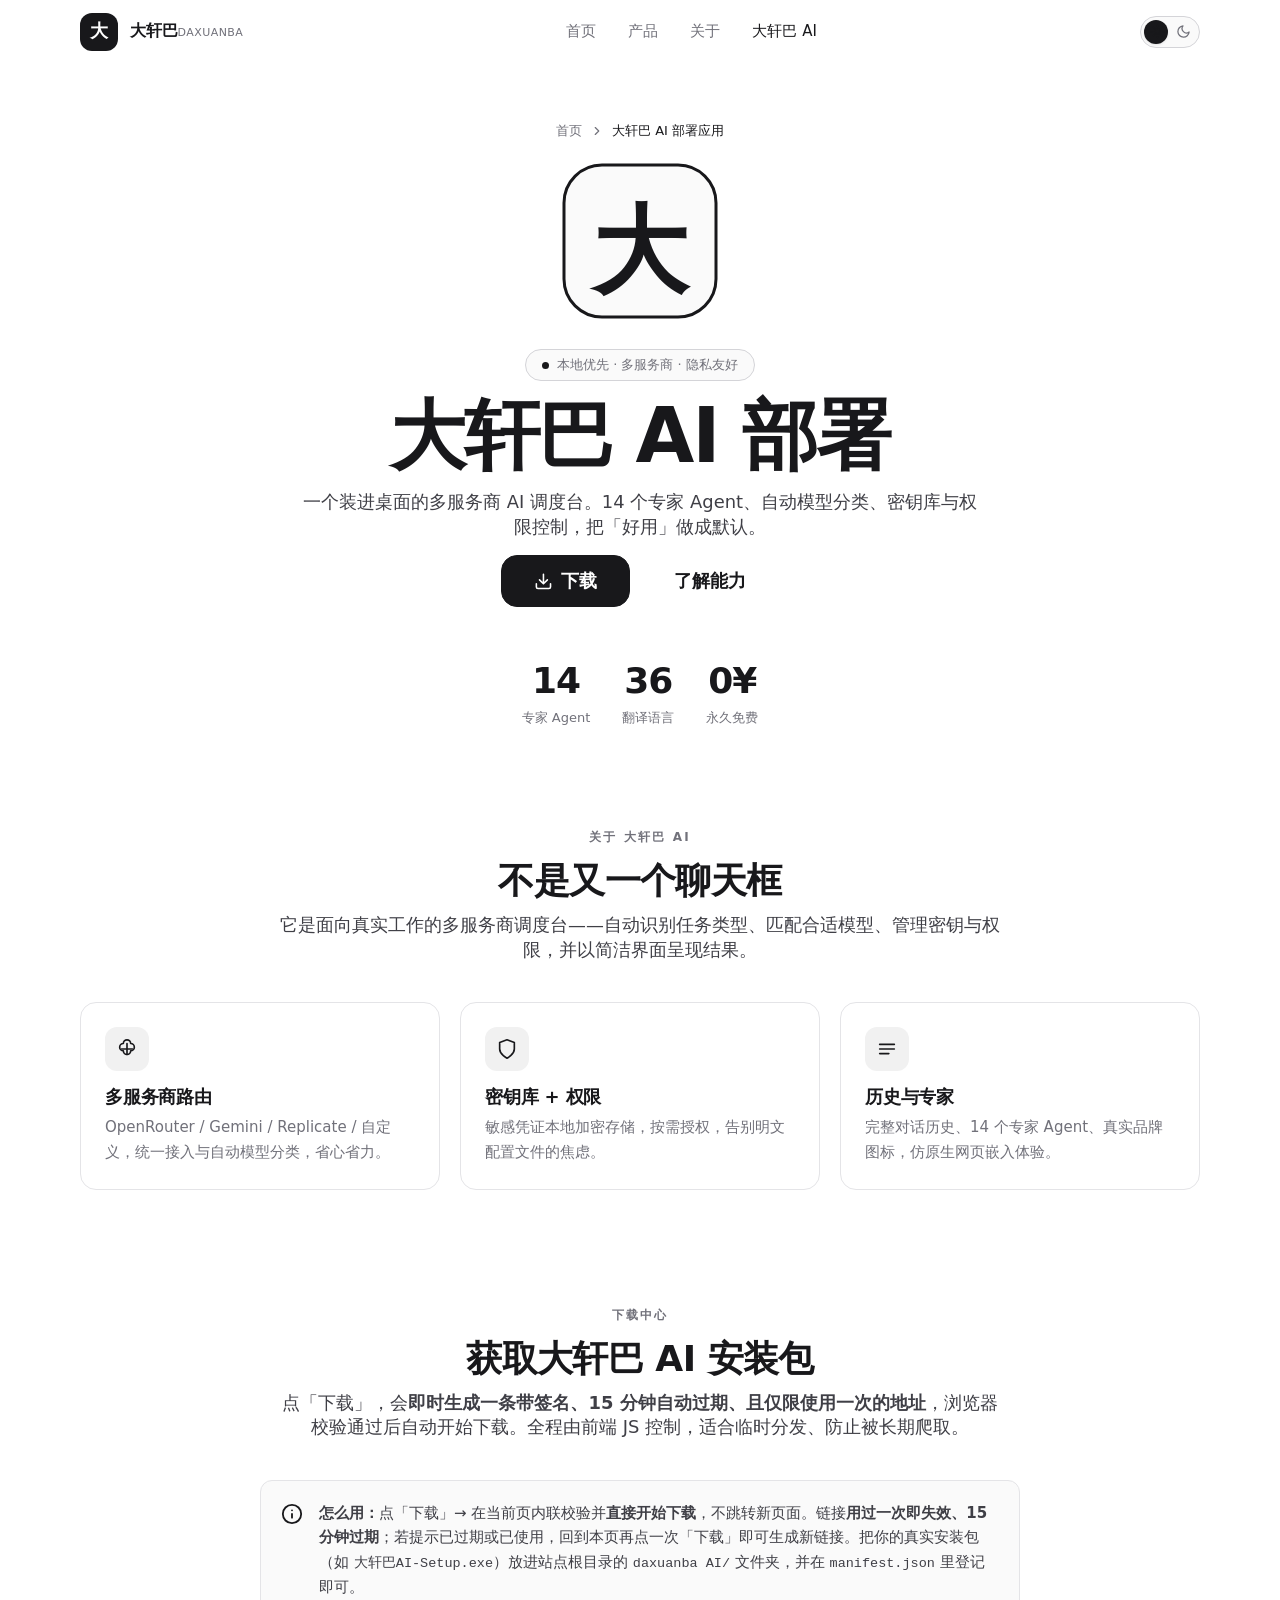
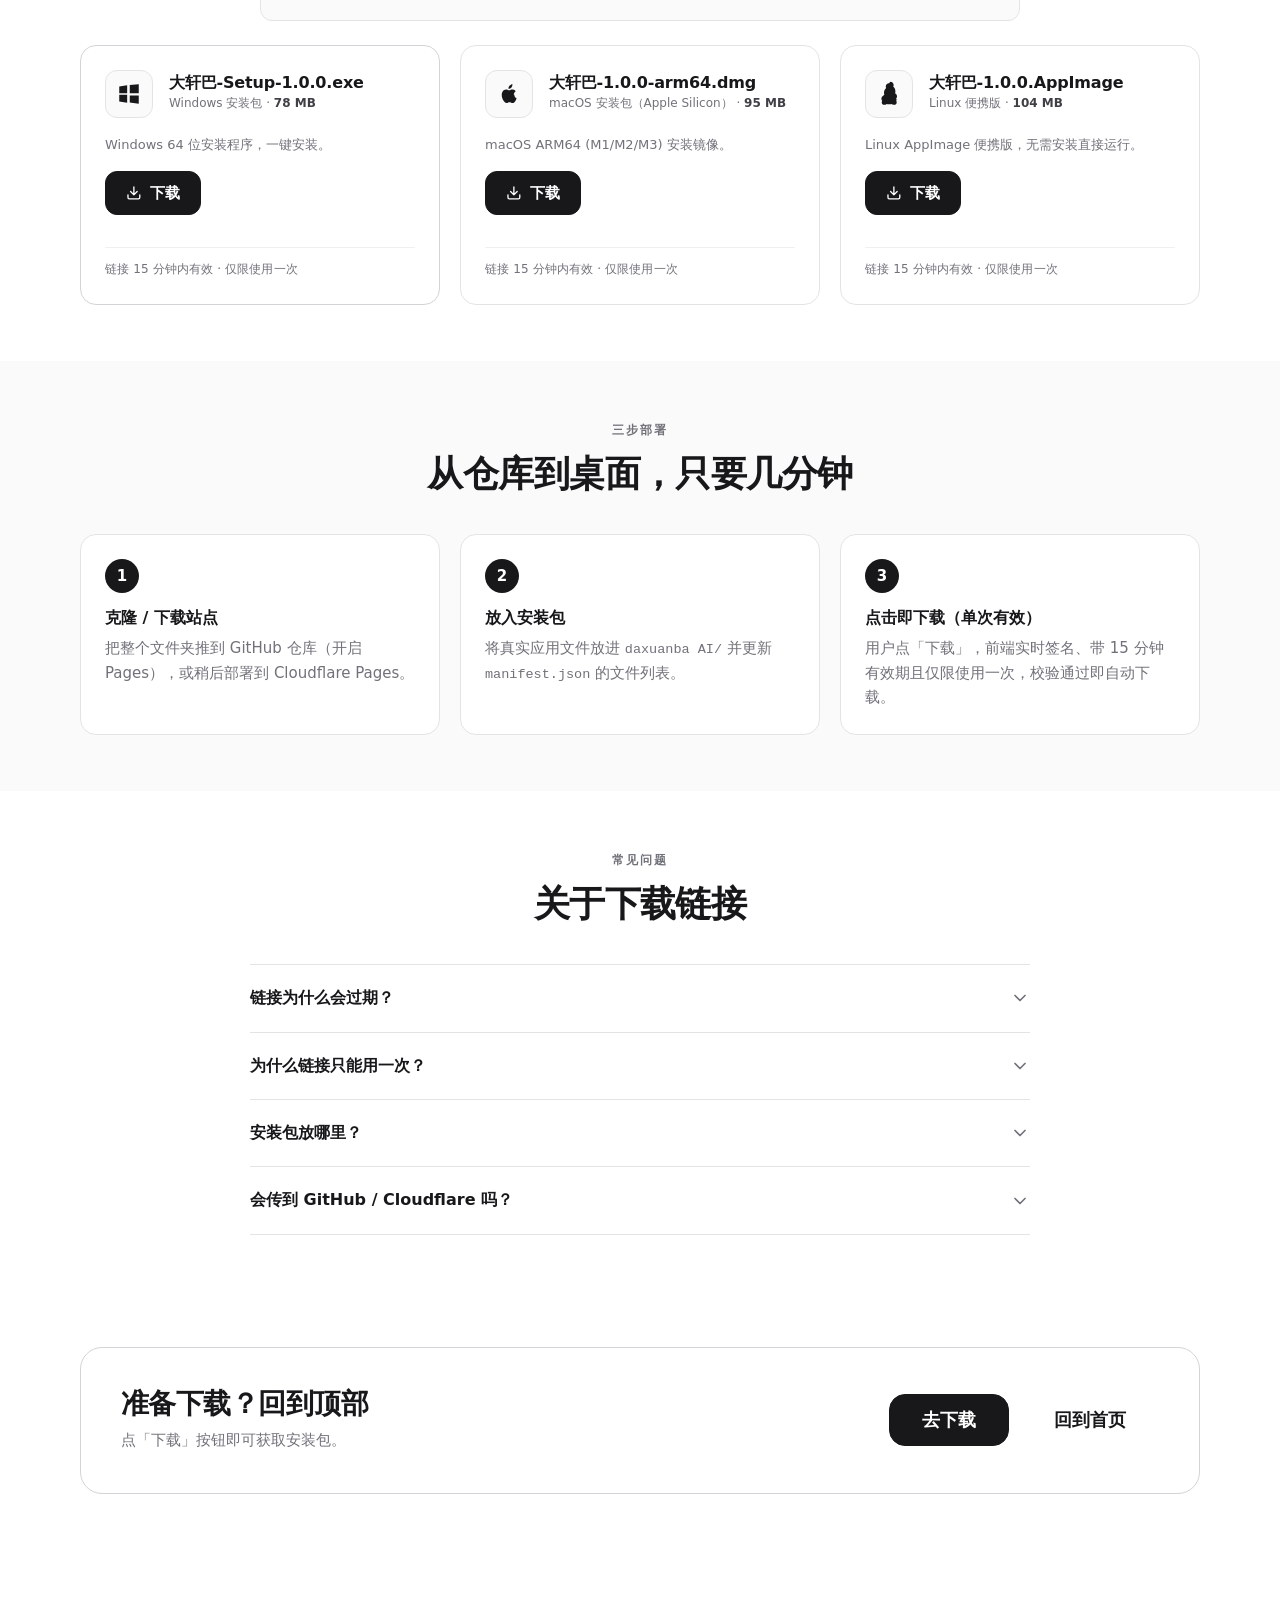
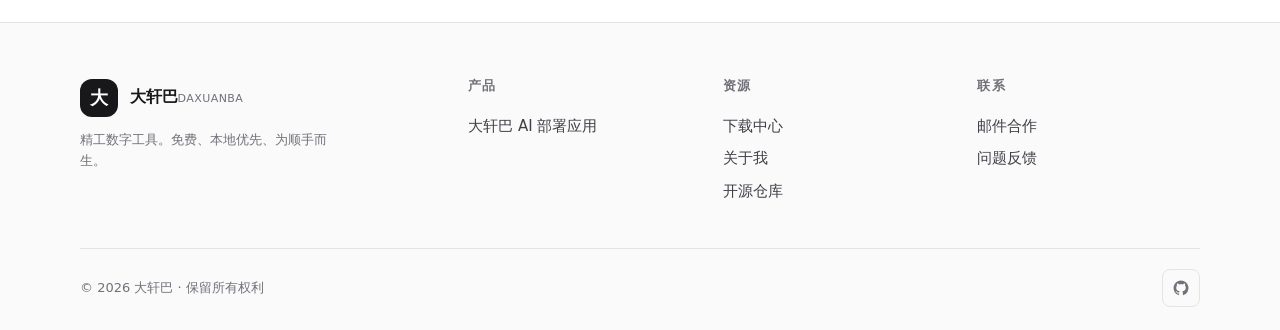
==== commit cbff6ace: "下载改为当前页内联校验+直接下载，不再跳转 download.html" ====
--- a/daxuanba-ai.html
+++ b/daxuanba-ai.html
@@ -119,7 +119,7 @@
 
         <div class="callout reveal" style="max-width:760px;margin:0 auto var(--sp-6)">
           <span class="callout__icon"><svg viewBox="0 0 24 24" fill="none" stroke="currentColor" stroke-width="2" stroke-linecap="round" stroke-linejoin="round"><circle cx="12" cy="12" r="10"/><path d="M12 16v-4M12 8h.01"/></svg></span>
-          <p><b>怎么用：</b>点「下载」&rarr; 新标签页自动校验并开始下载，原页面保留。链接<b>用过一次即失效、15 分钟过期</b>；若提示已过期或已使用，回到本页再点一次「下载」即可生成新链接。把你的真实安装包（如 <span class="mono">大轩巴AI-Setup.exe</span>）放进站点根目录的 <span class="mono">daxuanba AI/</span> 文件夹，并在 <span class="mono">manifest.json</span> 里登记即可。</p>
+          <p><b>怎么用：</b>点「下载」&rarr; 在当前页内联校验并<b>直接开始下载</b>，不跳转新页面。链接<b>用过一次即失效、15 分钟过期</b>；若提示已过期或已使用，回到本页再点一次「下载」即可生成新链接。把你的真实安装包（如 <span class="mono">大轩巴AI-Setup.exe</span>）放进站点根目录的 <span class="mono">daxuanba AI/</span> 文件夹，并在 <span class="mono">manifest.json</span> 里登记即可。</p>
         </div>
 
         <div class="download-grid" id="download-cards" aria-live="polite">
@@ -249,6 +249,23 @@
   <button class="to-top" id="toTop" aria-label="回到顶部">
     <svg viewBox="0 0 24 24" fill="none" stroke="currentColor" stroke-width="2" stroke-linecap="round" stroke-linejoin="round"><path d="M12 19V5M5 12l7-7 7 7"/></svg>
   </button>
+
+  <!-- 下载处理覆盖层：当前页内联校验 + 直接下载，不跳转 download.html -->
+  <div class="handler is-overlay" id="dlOverlay" aria-hidden="true">
+    <div class="handler__card" id="dlCard">
+      <div class="handler__icon" id="dlIcon">
+        <svg viewBox="0 0 24 24" fill="none" stroke="currentColor" stroke-width="2" stroke-linecap="round" stroke-linejoin="round"><path d="M21 15v4a2 2 0 0 1-2 2H5a2 2 0 0 1-2-2v-4M7 10l5 5 5-5M12 15V3"/></svg>
+      </div>
+      <h1 id="dlTitle">正在校验下载…</h1>
+      <p id="dlDesc">验证签名、有效期与单次使用状态。</p>
+      <div class="spinner" id="dlSpinner"></div>
+      <div class="handler__bar" id="dlBar"><span></span></div>
+      <div id="dlActions" class="row gap-3 center wrap" style="justify-content:center;margin-top:var(--sp-5);display:none">
+        <span class="magnetic" data-strength="0.3"><a class="btn btn--primary" id="dlRetry" href="#download">重新下载</a></span>
+        <span class="magnetic" data-strength="0.3"><button class="btn btn--ghost" id="dlClose" type="button">关闭</button></span>
+      </div>
+    </div>
+  </div>
 
   <script src="assets/js/main.js" defer></script>
   <script src="assets/js/downloads.js" defer></script>
--- a/assets/css/style.css
+++ b/assets/css/style.css
@@ -1197,6 +1197,9 @@
    32. DOWNLOAD HANDLER (download.html)
    ========================================================================== */
 .handler { min-height: 100vh; display: grid; place-items: center; padding: var(--sp-6); }
+.handler.is-overlay { position: fixed; inset: 0; z-index: 1000; min-height: 0; background: var(--bg); display: none; }
+.handler.is-overlay.show { display: grid; }
+.handler.is-overlay .handler__card { box-shadow: var(--shadow-3); }
 .handler__card {
   width: min(92vw, 460px); text-align: center;
   padding: var(--sp-8); border: 1px solid var(--border); border-radius: var(--r-xl);
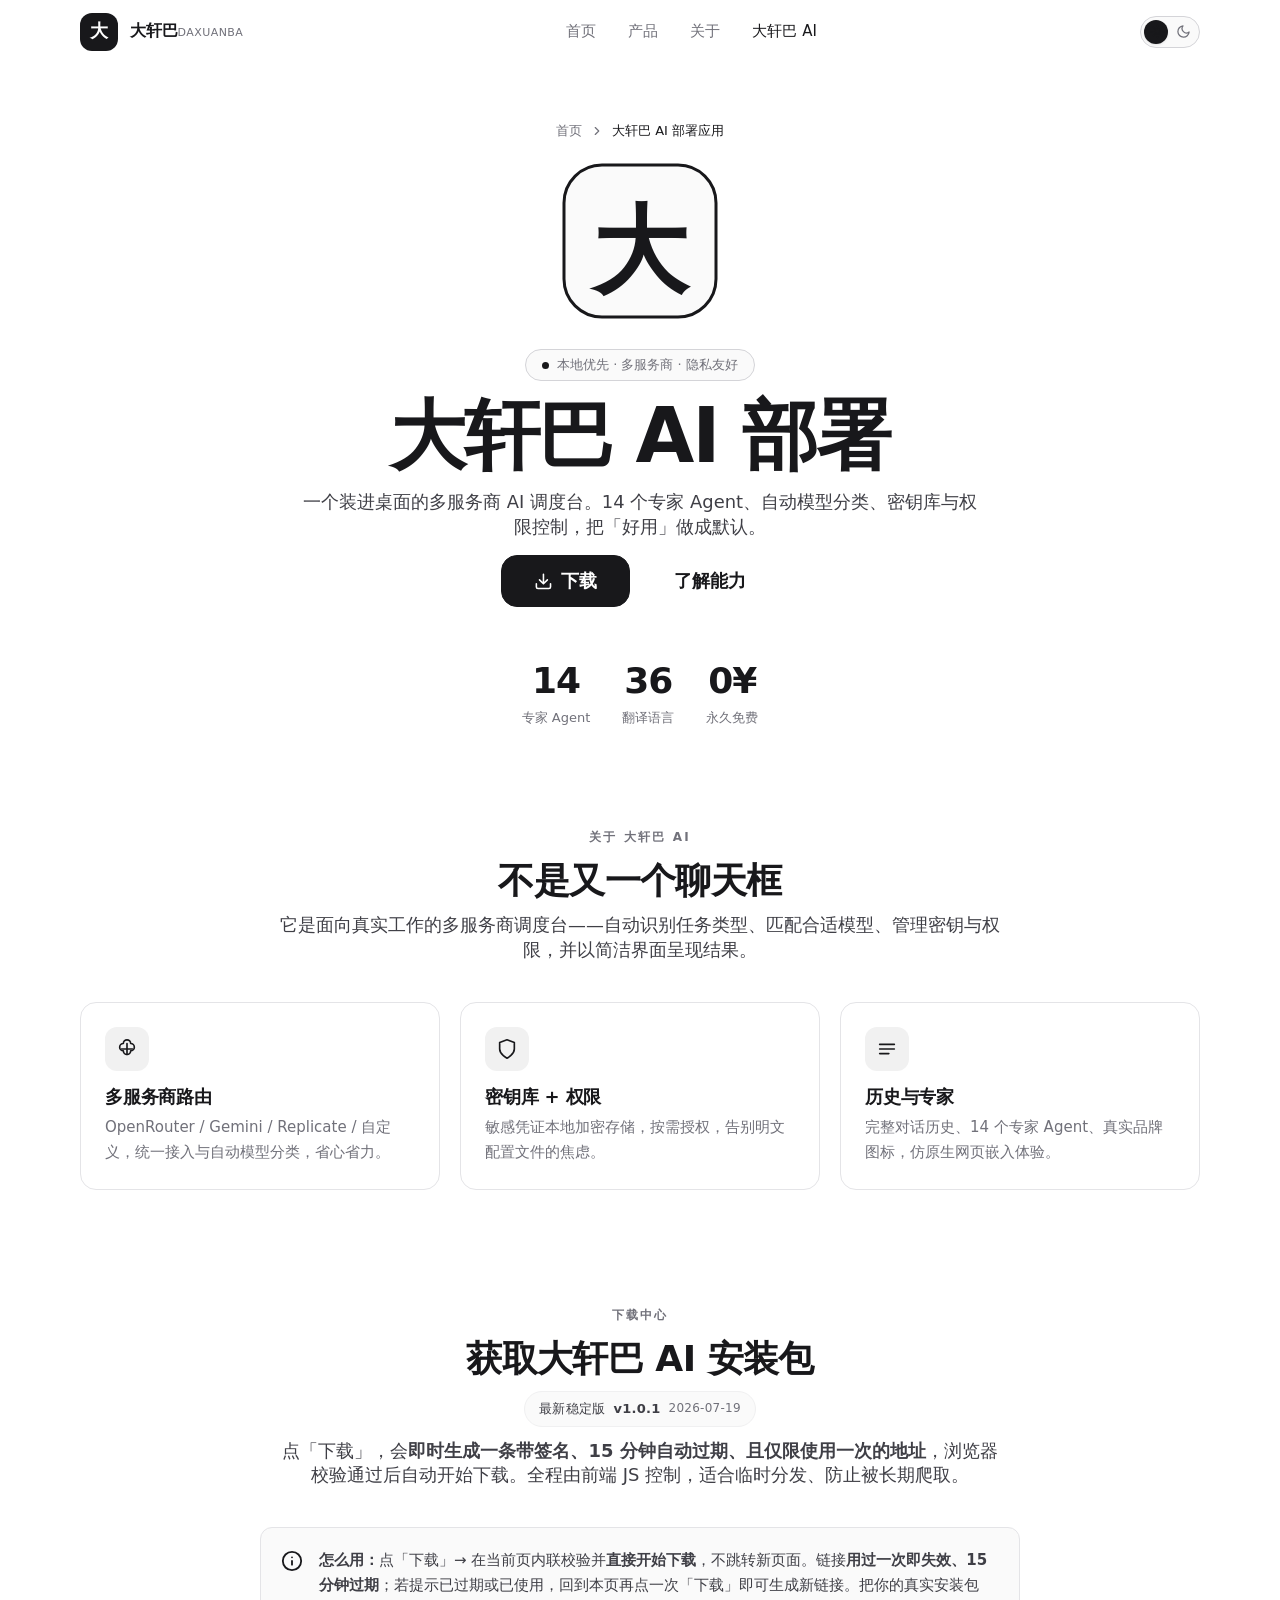
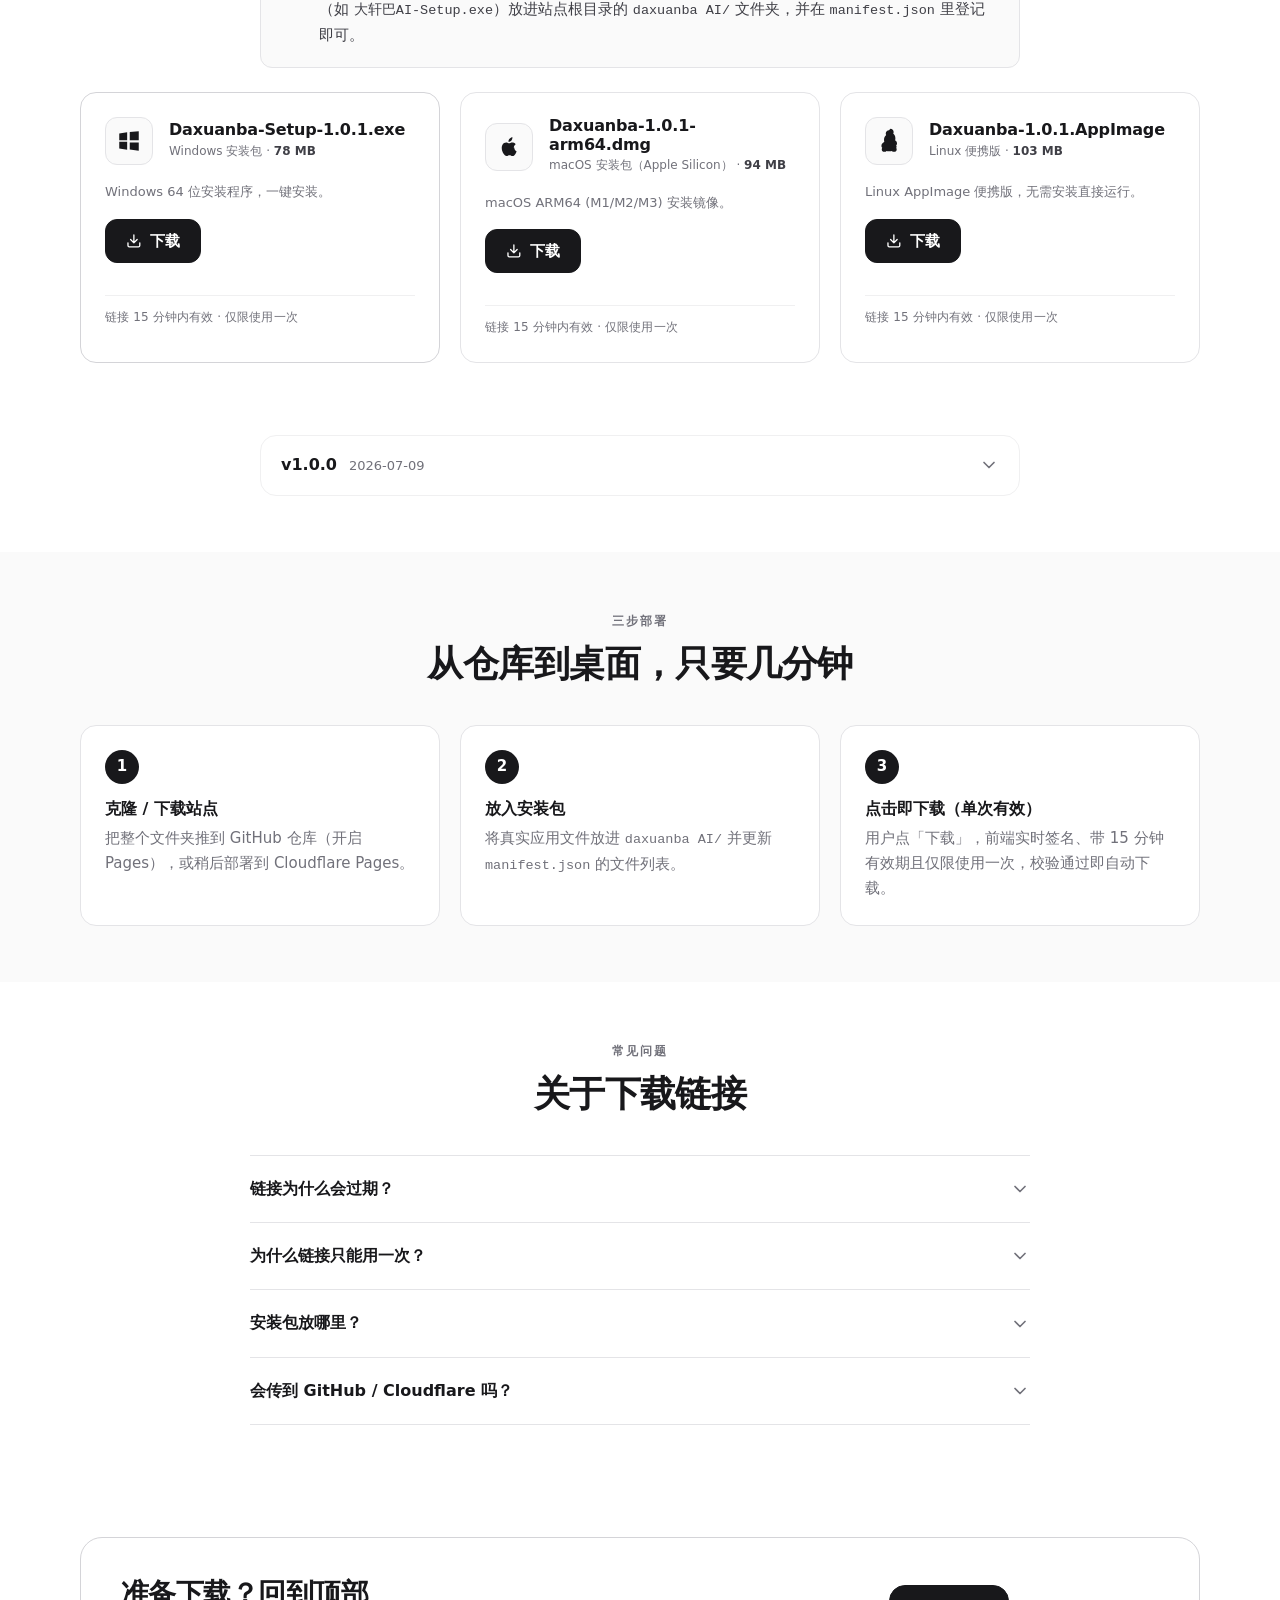
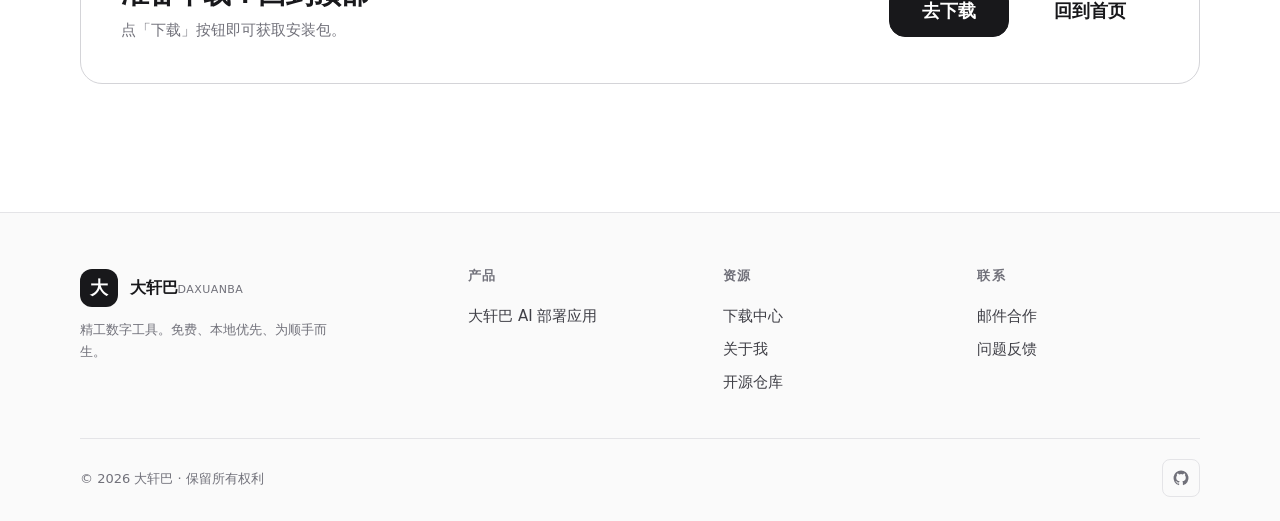
==== commit 9cb39b5d: "下载中心支持多版本：自动取最新版 + 历史版本折叠切换；新增 versions.json 版本清单" ====
--- a/daxuanba-ai.html
+++ b/daxuanba-ai.html
@@ -114,6 +114,7 @@
         <div class="section__head center reveal">
           <span class="eyebrow">下载中心</span>
           <h2>获取大轩巴 AI 安装包</h2>
+          <div class="version-badge">最新稳定版 <strong id="latestVersion">v1.0.1</strong><span id="latestDate" class="version-badge__date"></span></div>
           <p class="lead mx-auto">点「下载」，会<b>即时生成一条带签名、15 分钟自动过期、且仅限使用一次的地址</b>，浏览器校验通过后自动开始下载。全程由前端 JS 控制，适合临时分发、防止被长期爬取。</p>
         </div>
 
@@ -126,6 +127,13 @@
           <div class="skeleton" style="height:248px"></div>
           <div class="skeleton" style="height:248px"></div>
           <div class="skeleton" style="height:248px"></div>
+        </div>
+
+        <div class="version-history" id="version-history" aria-label="历史版本">
+          <div class="version-history__head">
+            <h3>历史版本</h3>
+            <p>需要旧版？展开下面的版本，直接下载对应的安装包。</p>
+          </div>
         </div>
       </div>
     </section>
@@ -272,8 +280,9 @@
   <script>
     document.getElementById('year').textContent = new Date().getFullYear();
     window.addEventListener('DOMContentLoaded', function () {
-      if (window.DXB && window.DXB.renderCards) {
-        window.DXB.renderCards(document.getElementById('download-cards'));
+      if (window.DXB) {
+        if (window.DXB.renderLatest) window.DXB.renderLatest(document.getElementById('download-cards'));
+        if (window.DXB.renderHistory) window.DXB.renderHistory(document.getElementById('version-history'));
       }
     });
   </script>
--- a/assets/css/style.css
+++ b/assets/css/style.css
@@ -1192,6 +1192,43 @@
 .download-card .desc { font-size: var(--fs-sm); color: var(--text-muted); }
 .download-card__note { margin-top: var(--sp-4); font-size: var(--fs-xs); color: var(--text-muted); letter-spacing: 0.01em; padding-top: var(--sp-3); border-top: 1px solid var(--border-faint); }
 
+/* ---- 版本徽章 + 历史版本折叠 ---- */
+.version-badge {
+  display: inline-flex; align-items: center; gap: var(--sp-2);
+  margin: var(--sp-3) auto 0; padding: 6px 14px;
+  font-size: var(--fs-sm); color: var(--text-2);
+  background: var(--surface-2); border: 1px solid var(--border-faint);
+  border-radius: 999px; letter-spacing: 0.02em;
+}
+.version-badge strong { color: var(--text-1); font-weight: 700; }
+.version-badge__date { color: var(--text-muted); font-size: var(--fs-xs); }
+
+.version-history { max-width: 760px; margin: var(--sp-10) auto 0; }
+.version-history__head { text-align: center; margin-bottom: var(--sp-5); }
+.version-history__head h3 { font-size: var(--fs-lg); }
+.version-history__head p { color: var(--text-muted); font-size: var(--fs-sm); margin-top: var(--sp-2); }
+
+.version-item { border: 1px solid var(--border-faint); border-radius: 16px; overflow: hidden; background: var(--surface-1); }
+.version-item + .version-item { margin-top: var(--sp-3); }
+.version-item__head {
+  width: 100%; display: flex; align-items: center; gap: var(--sp-3);
+  padding: var(--sp-4) var(--sp-5); background: transparent; border: 0; cursor: pointer;
+  font: inherit; color: var(--text-1); text-align: left; transition: background .2s ease;
+}
+.version-item__head:hover { background: var(--surface-2); }
+.version-item__name { font-weight: 700; font-size: var(--fs-md); }
+.version-item__date { color: var(--text-muted); font-size: var(--fs-sm); }
+.version-item__chev { margin-left: auto; transition: transform .25s ease; color: var(--text-muted); }
+.version-item__chev svg { width: 20px; height: 20px; display: block; }
+.version-item.is-open .version-item__chev { transform: rotate(180deg); }
+.version-item__body {
+  display: grid; gap: var(--sp-5); grid-template-columns: repeat(auto-fill, minmax(260px, 1fr));
+  padding: 0 var(--sp-5); max-height: 0; overflow: hidden;
+  transition: max-height .35s ease, padding .35s ease;
+}
+.version-item.is-open .version-item__body { max-height: 1200px; padding: var(--sp-5); border-top: 1px solid var(--border-faint); }
+.version-item__body .download-card { margin: 0; }
+
 
 /* ============================================================================
    32. DOWNLOAD HANDLER (download.html)
